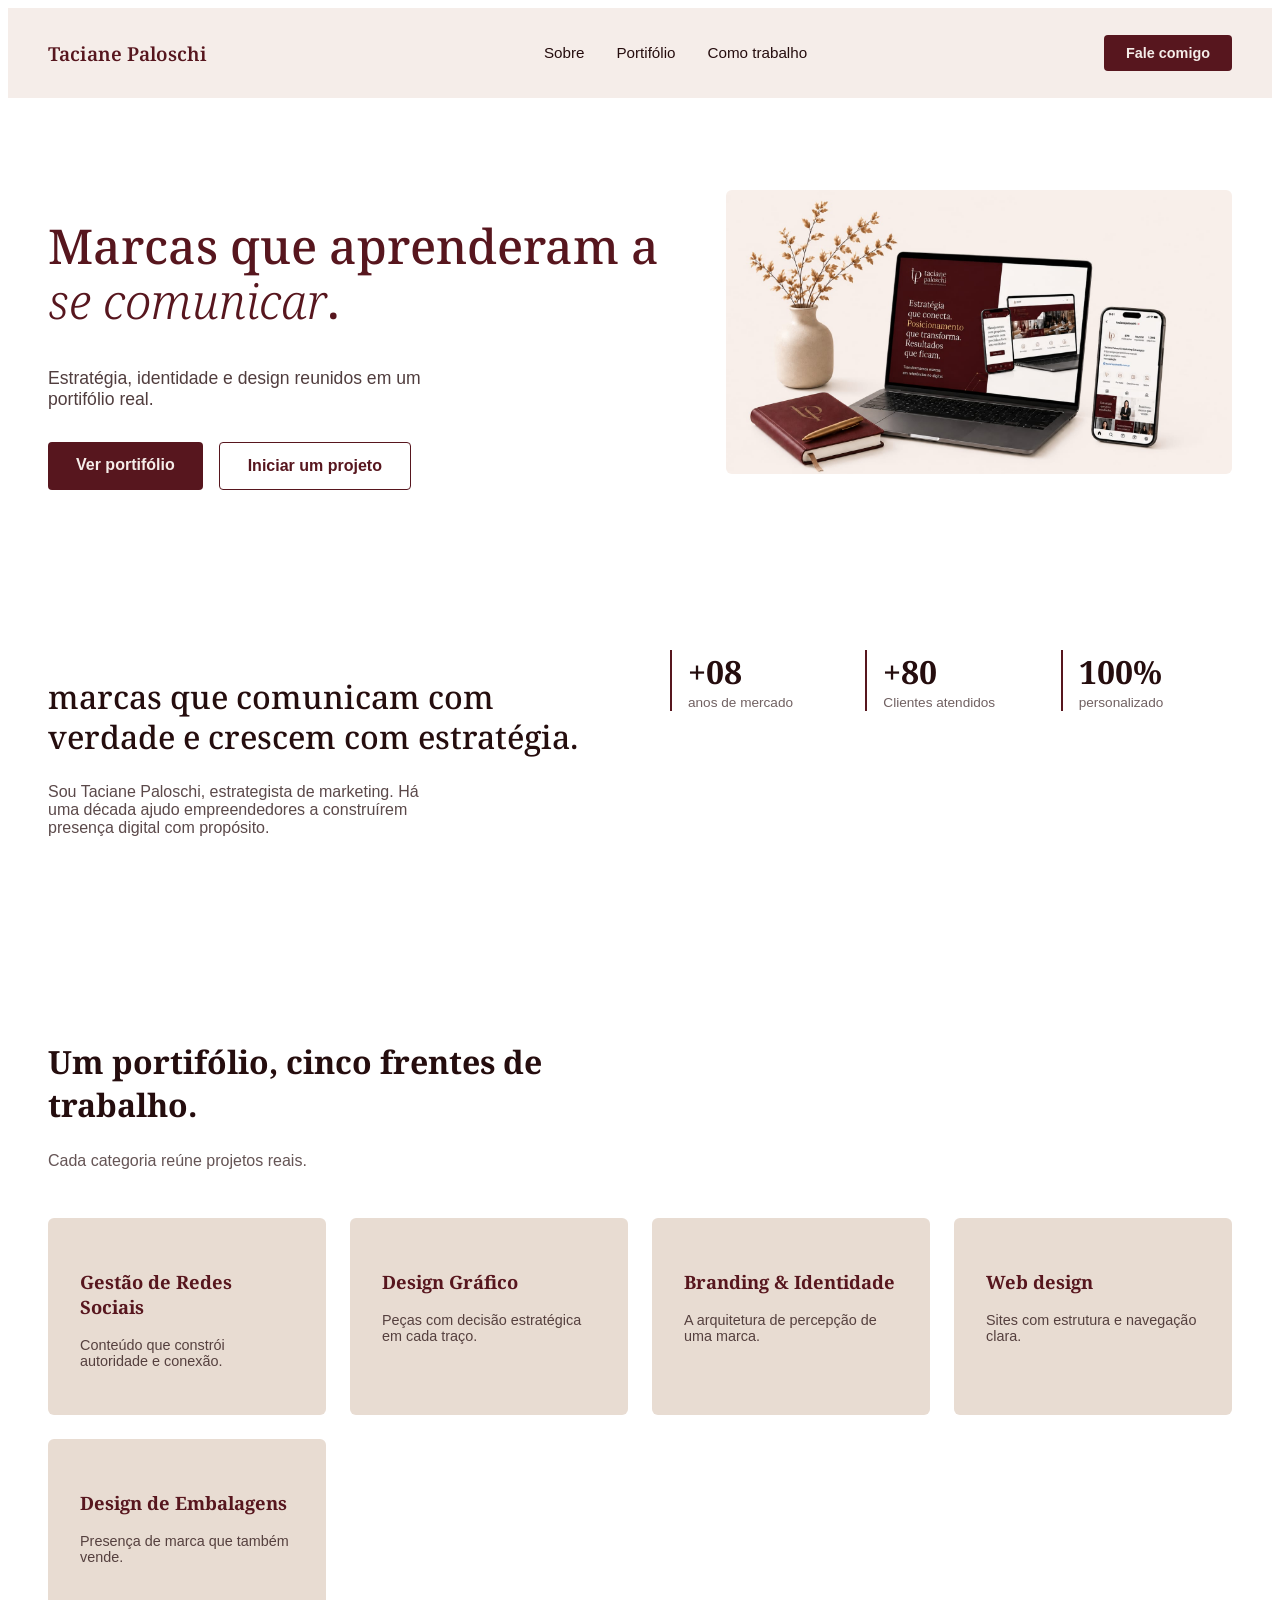
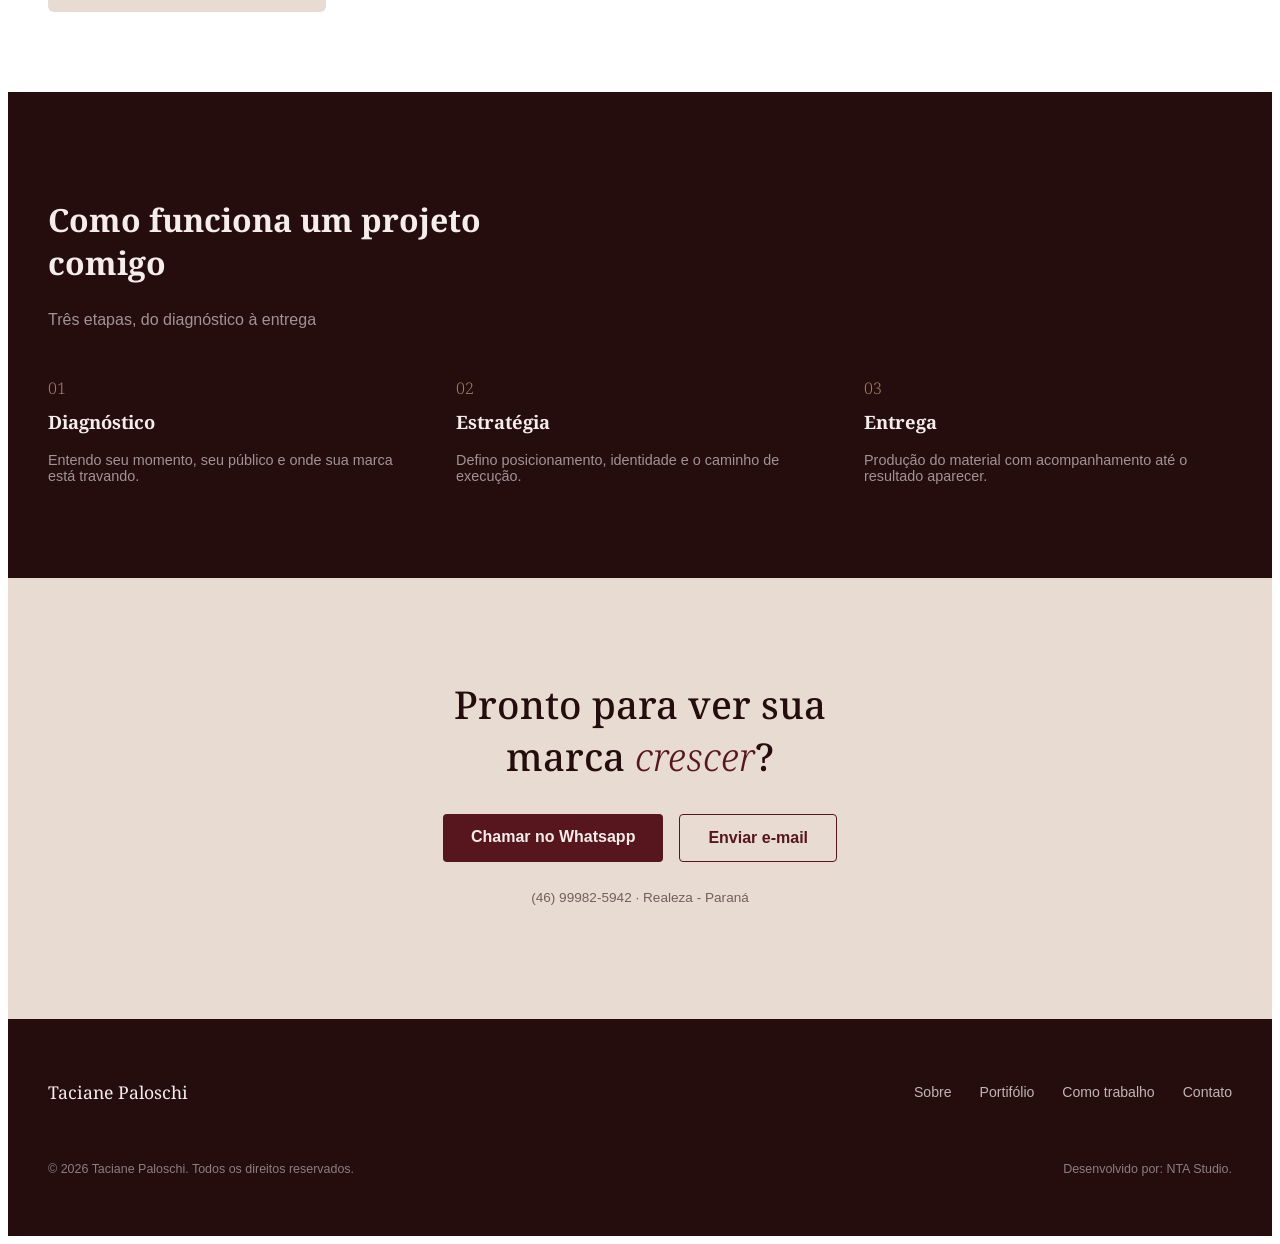
==== index.html @ 01de9e95 "primeira versão da landing page" ====
<!DOCTYPE html>
<html lang="pt-BR">
<head>
    <meta charset="UTF-8">
    <meta name="viewport" content="width=device-width, initial-scale=1.0">
    <title>Taciane Paloschi - Marketing Digital</title>


    <link rel="preconnect" href="https://fonts.googleapis.com">
    <link rel="preconnect" href="https://fonts.gstatic.com" crossorigin>
    <link href="https://fonts.googleapis.com/css2?family-Montserrat:wght@400;500;600;700&family=Noto+Serif:ital,wght@0,400;0,500;0,600;1,400&display=suap" rel="stylesheet">
    <link rel="stylesheet" href="style.css">


</head>

<body>


   <header class="site-header">
    <nav class="navbar">
        <a href="#" class="logo">Taciane Paloschi</a>

        <ul class="nav-links">
            <li><a href="#sobre">Sobre</a></li>
            <li><a href="#portifolio">Portifólio</a></li>
            <li><a href="#processo">Como trabalho</a></li>
        </ul>

        <a href="#contato" class="btn-nav">Fale comigo</a>
    </nav>
   </header> 


   <section class="hero">
    <div class="hero-text">
        <h1>Marcas que aprenderam a <em>se comunicar</em>.</h1>
        <p>Estratégia, identidade e design reunidos em um portifólio real.</p>
        <div class="hero-actions">
            <a href="#portfolio" class="btn-primary">Ver portifólio</a>
            <a href="#contato" class="btn-outline">Iniciar um projeto</a>
        </div>
    </div>

    <div class="hero-image">
        <img src="images/hero.jpeg" alt="Taciane Paloschi, estrategista de marketing">
    </div>
   </section>


   <section class="about" id="sobre">
    <div class="about-text">
        <h2>marcas que comunicam com verdade e crescem com estratégia.</h2>
        <p>Sou Taciane Paloschi, estrategista de marketing. Há uma década ajudo empreendedores a construírem presença digital com propósito.</p> 
    </div>

    <div class="stats">
        <div class="stat">
            <strong>+08</strong>
            <span>anos de mercado</span>
        </div>
        <div class="stat">
            <strong>+80</strong>
            <span>Clientes atendidos</span>
        </div>
        <div class="stat">
            <strong>100%</strong>
            <span>personalizado</span>
        </div>
    </div>
   </section>


   <section class="portfolio" id="portfolio">
    <div class="section-head">
        <h2>Um portifólio, cinco frentes de trabalho.</h2>
        <p>Cada categoria reúne projetos reais.</p>
    </div>

    <div class="portfolio-grid">
        <a href="#contato" class="p-card">
            <h3>Gestão de Redes Sociais</h3>
            <p>Conteúdo que constrói autoridade e conexão.</p>
        </a>
        <a href="#contato" class="p-card">
            <h3>Design Gráfico</h3>
            <p>Peças com decisão estratégica em cada traço.</p>
        </a>
        <a href="#contato" class="p-card">
            <h3>Branding &amp; Identidade</h3>
            <p>A arquitetura de percepção de uma marca.</p>
        </a>
        <a href="#contato" class="p-card">
            <h3>Web design</h3>
            <p>Sites com estrutura e navegação clara.</p>
        </a>
        <a href="#contato" class="p-card">
            <h3>Design de Embalagens</h3>
            <p>Presença de marca que também vende.</p>
        </a>
    </div>
   </section>


   <section class="process" id="processo">
    <div class="section-head">
        <h2>Como funciona um projeto comigo</h2>
        <p>Três etapas, do diagnóstico à entrega</p>
    </div>

    <div class="process-list">
        <div class="step">
            <span class="step-number">01</span>
            <h3>Diagnóstico</h3>
            <p>Entendo seu momento, seu público e onde sua marca está travando.</p>
        </div>
        <div class="step">
            <span class="step-number">02</span>
            <h3>Estratégia</h3>
            <p>Defino posicionamento, identidade e o caminho de execução.</p>
        </div>
        <div class="step">
            <span class="step-number">03</span>
            <h3>Entrega</h3>
            <p>Produção do material com acompanhamento até o resultado aparecer.</p>
        </div>
    </div>
   </section>


   <section class="cta-final" id="contato">
    <h2>Pronto para ver sua marca <em>crescer</em>?</h2>
    <div class="cta-actions">
        <a href="https://wa.me/46999825942" class="btn-primary" target="_blank" rel="noopener">Chamar no Whatsapp</a>
        <a href="mailto:tacianepaloschi@gmail.com" class="btn-outline">Enviar e-mail</a>
    </div>
    <p class="contact-info">(46) 99982-5942 · Realeza - Paraná</p>
   </section>

   <footer class="site-footer">
    <div class="footer-top">
        <a href="#" class="footer-logo">Taciane Paloschi</a>

        <ul class="footer-links">
            <li><a href="#sobre">Sobre</a></li>
            <li><a href="#portfolio">Portifólio</a></li>
            <li><a href="#processo">Como trabalho</a></li>
            <li><a href="#contato">Contato</a></li>
        </ul>
    </div>

    <div class="footer-bottom">
        <p class="footer-copy">&copy; 2026 Taciane Paloschi. Todos os direitos reservados.</p>
        <p class="footer-credit">Desenvolvido por: NTA Studio.</p>
    </div>
   </footer>
</body>
</html>
---- style.css ----
:root {
    --color-ink: #250d0e;
    --color-wine-dark: #44131b;
    --color-wine: #57161e;
    --color-charcoal: #3c3c3b;
    --color-tan: #9f7c64;
    --color-cream: #e8dcd2;
    --color-white: #f5ede9;
}


body {
    font-family: 'Montserrat', sans-serif;
    color: var(--color-ink);
}


/* ================== */
/* HEADER */
/* ================== */


.navbar {
    display: flex;
    align-items: center;
    justify-content: space-between;
    padding: 20px 40px;
    background-color: var(--color-white);
}


.nav-links {
    display: flex;
    gap: 32px;
    list-style: none;
}


.logo {
    font-family: 'Noto Serif', serif;
    font-size: 1.2rem;
    font-weight: 600;
    color: var(--color-wine);
    text-decoration: none;
}


.nav-links a {
    font-size: 0.95rem;
    text-decoration: none;
    color: var(--color-ink);
}


.nav-links a:visited {
    color: var(--color-ink);
}


.btn-nav {
    background-color: var(--color-wine);
    color: var(--color-white);
    padding: 10px 22px;
    border-radius: 4px;
    text-decoration: none;
    font-weight: 600;
    font-size: 0.9rem;
    transition: background-color 0.2s ease;
}


.btn-nav:hover {
    background-color: var(--color-wine-dark);
}


/* ================== */
/* HERO */
/* ================== */


.hero {
    display: grid;
    grid-template-columns: 1.1fr 0.9fr;
    gap: 60px;
    align-items: center;
    padding: 80px 40px;
    max-width: 1200px;
    margin: 0 auto;
}


.hero-image img {
    width: 100%;
    border-radius: 6px;
}


.hero-text h1 {
    font-family: 'Noto Serif', serif;
    font-size: 3rem;
    font-weight: 500;
    line-height: 1.15;
    color: var(--color-wine);
}


.hero-text h1 em {
    font-style: italic;
    font-weight: 300;
    color: var(--color-wine);
}


.hero-text p {
    font-size: 1.1rem;
    opacity: 0.8;
    margin-top: 20px;
    max-width: 40ch;
}


.hero-actions {
    display: flex;
    gap: 16px;
    margin-top: 32px;
}


.btn-primary {
    background-color: var(--color-wine);
    color: var(--color-white);
    padding: 14px 28px;
    border-radius: 4px;
    text-decoration: none;
    font-weight: 600;
}


.btn-outline {
    border: 1.5px solid var(--color-wine);
    color: var(--color-wine);
    padding: 14px 28px;
    border-radius: 4px;
    text-decoration: none;
    font-weight: 600;
}


/* ================== */
/* SOBRE */
/* ================== */


.about {
    display: grid;
    grid-template-columns: 1fr 1fr;
    gap: 60px;
    padding: 80px 40px;
    max-width: 1200px;
    margin: 0 auto;
    align-items: start;
}


.about-text h2 {
    font-family: 'Noto Serif', serif;
    font-size: 2rem;
    font-weight: 500;
    color: var(--color-ink);
    line-height: 1.25;
}


.about-text p {
    margin-top: 20px;
    opacity: 0.75;
    max-width: 42ch;
}


.stats {
    display: grid;
    grid-template-columns: repeat(3, 1fr);
    gap: 24px;
}


.stat {
    border-left: 2px solid var(--color-wine);
    padding-left: 16px;
}


.stat strong {
    display: block;
    font-family: 'Noto Serif', serif;
    font-size: 2rem;
    color: var(--color-ink);
}


.stat span {
    font-size: 0.85rem;
    opacity: 0.65;
}


/* ================== */
/* PORTIFÓLIO */
/* ================== */


.portfolio {
    padding: 80px 40px;
    max-width: 1200px;
    margin: 0 auto;
}


.section-head {
    max-width: 500px;
    margin-bottom: 48px;
}


.section-head h2 {
    font-family: 'Noto Serif', serif;
    font-size: 2rem;
    color: var(--color-ink);
}


.section-head p {
    margin-top: 12px;
    opacity: 0.7;
}


.portfolio-grid {
    display: grid;
    grid-template-columns: repeat(auto-fit, minmax(260px, 1fr));
    gap: 24px;
}


.p-card {
    background-color: var(--color-cream);
    padding: 32px;
    border-radius: 6px;
    text-decoration: none;
    color: var(--color-ink);
    transition: transform 0.2s ease;
}


.p-card:hover {
    transform: translateY(-4px);
}


.p-card h3 {
    font-family: 'Noto Serif', serif;
    font-size: 1.15rem;
    color: var(--color-wine);
}


.p-card p {
    margin-top: 8px;
    font-size: 0.9rem;
    opacity: 0.75;
}


/* ================== */
/* PROCESSO */
/* ================== */

.process {
    background-color: var(--color-ink);
    padding: 80px 40px;
}


.process .section-head h2,
.process .section-head p {
    color: var(--color-white);
}


.process .section-head p {
    opacity: 0.6;
}


.process-list {
    display: grid;
    grid-template-columns: repeat(auto-fit, minmax(240px, 1fr));
    gap: 40px;
    max-width: 1200px;
    margin: 40px auto 0;
}


.step-number {
    font-family: 'Noto Serif', serif;
    font-size: 2,2rem;
    font-weight: 300;
    color: var(--color-tan);
}


.step h3 {
    font-family: 'Noto Serif', serif;
    font-size: 1.15rem;
    color: var(--color-white);
    margin-top: 10px;
}


.step p {
    font-size: 0.9rem;
    color: var(--color-white);
    opacity: 0.6;
    margin-top: 10px;
}


/* ================== */
/* CTA FINAL */
/* ================== */


.cta-final {
    text-align: center;
    padding: 100px 40px;
    background-color: var(--color-cream);
}


.cta-final h2 {
    font-family: 'Noto Serif', serif;
    font-size: 2.4rem;
    font-weight: 500;
    color: var(--color-ink);
    max-width: 18ch;
    margin: 0 auto;
}


.cta-final h2 em {
    font-style: italic;
    font-weight: 300;
    color: var(--color-wine);
}


.cta-actions {
    display: flex;
    gap: 16px;
    justify-content: center;
    margin-top: 32px;
}


.contact-info {
    margin-top: 28px;
    font-size: 0.85rem;
    opacity: 0.6;
}


/* ================== */
/* FOOTER */
/* ================== */

.site-footer {
    background-color: var(--color-ink);
    padding: 48px 40px;
}


.footer-top {
    display: flex;
    justify-content: space-between;
    align-items: center;
    max-width: 1200px;
    margin: 0 auto;
}


.footer-logo {
    font-family: 'Noto Serif', serif;
    font-size: 1.1rem;
    color: var(--color-white);
    text-decoration: none;
}


.footer-links {
    display: flex;
    gap: 28px;
    list-style: none;
}


.footer-links a {
    color: var(--color-white);
    text-decoration: none;
    font-size: 0.88rem;
    opacity: 0.75;
}


.footer-links a:visited {
    color: var(--color-white);
}


.footer-bottom {
    display: flex;
    justify-content: space-between;
    align-items: center;
    max-width: 1200px;
    margin: 32px auto 0;
}


.footer-copy,
.footer-credit {
    font-size: 0.78rem;
    color: var(--color-white);
    opacity: 0.5;
}
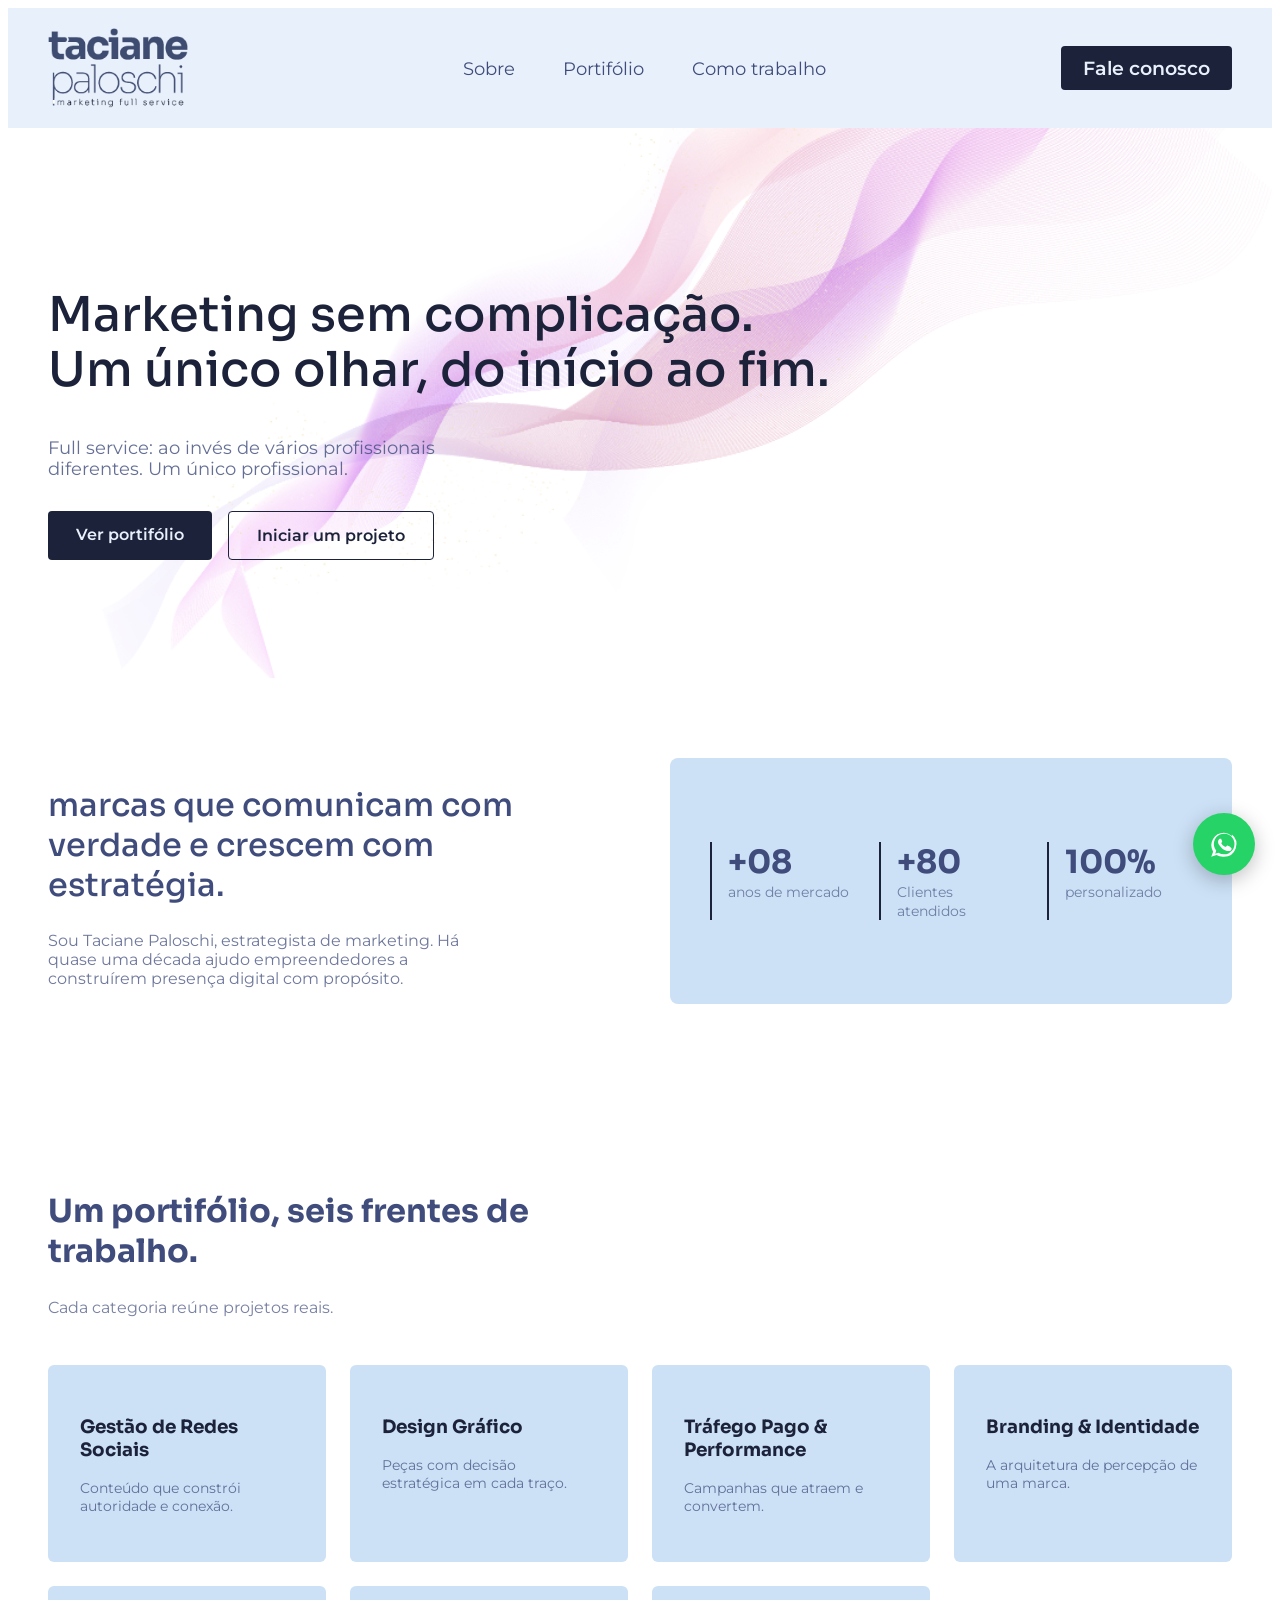
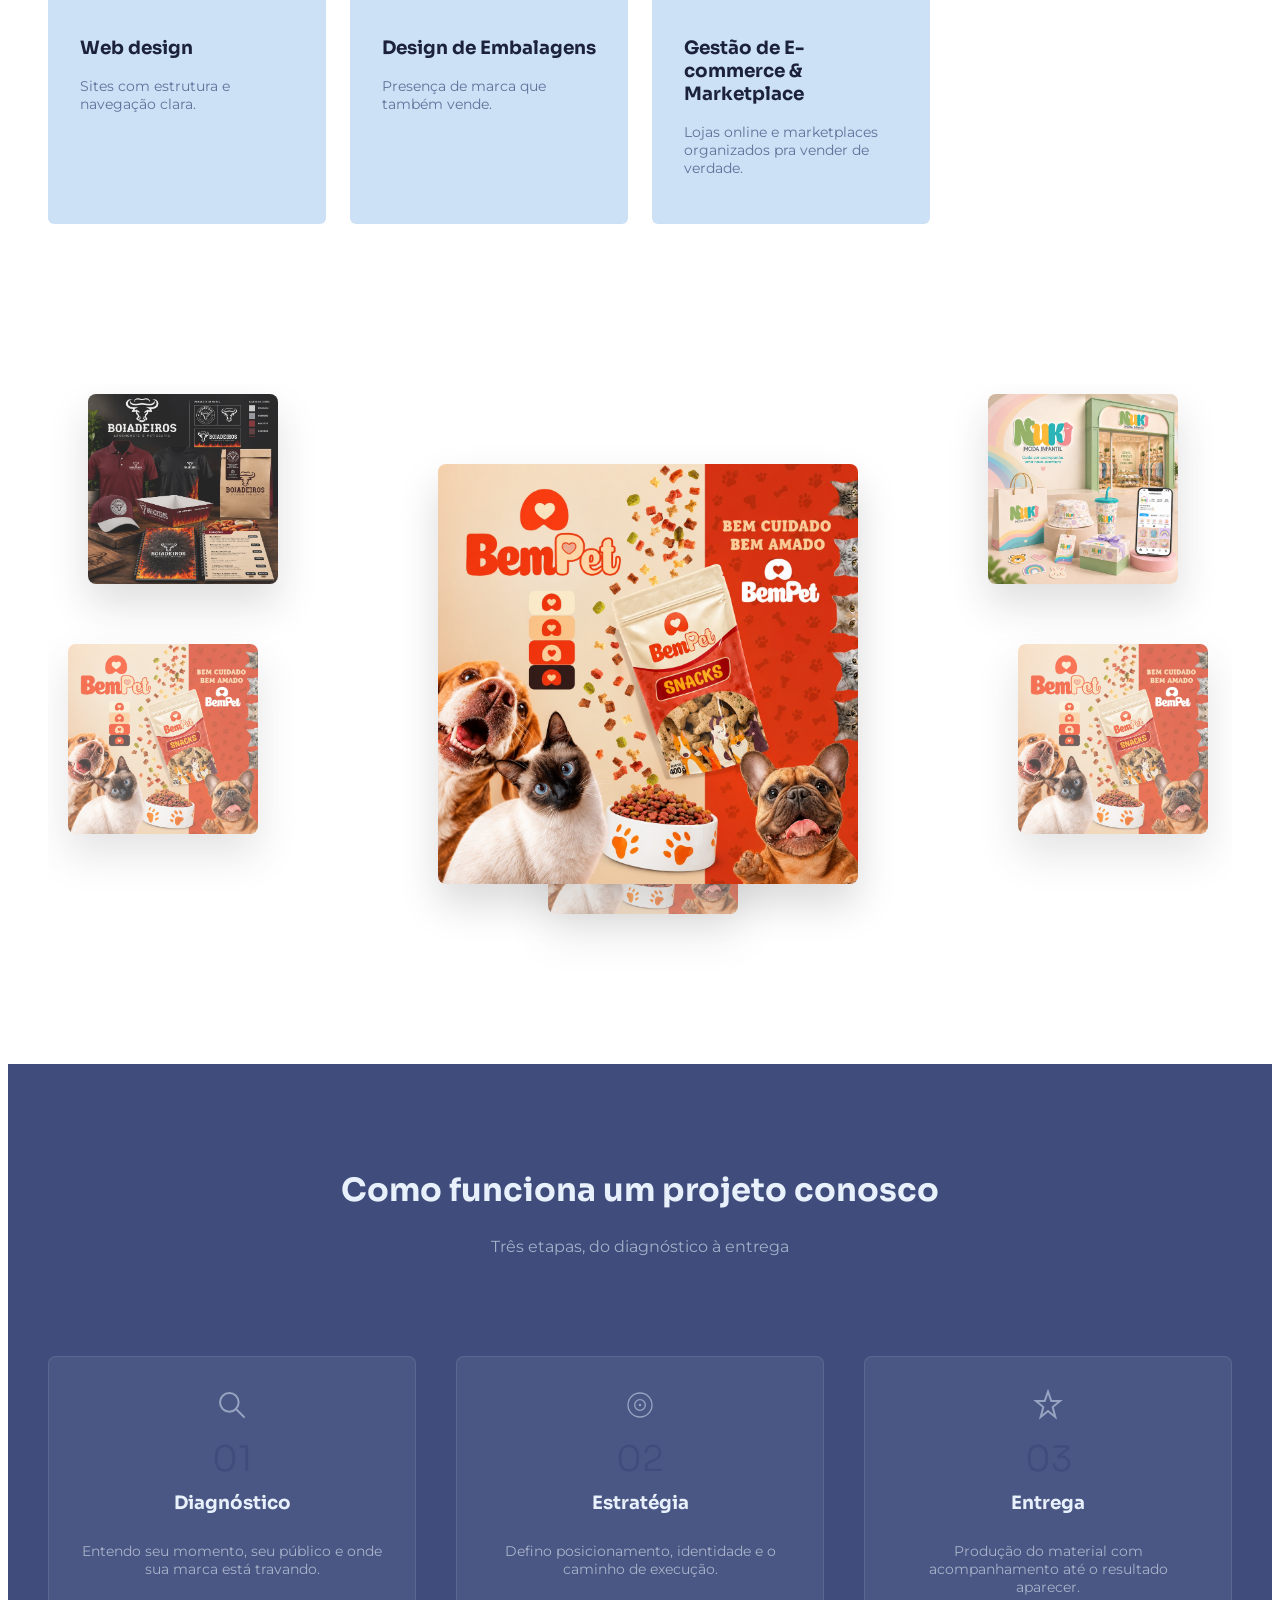
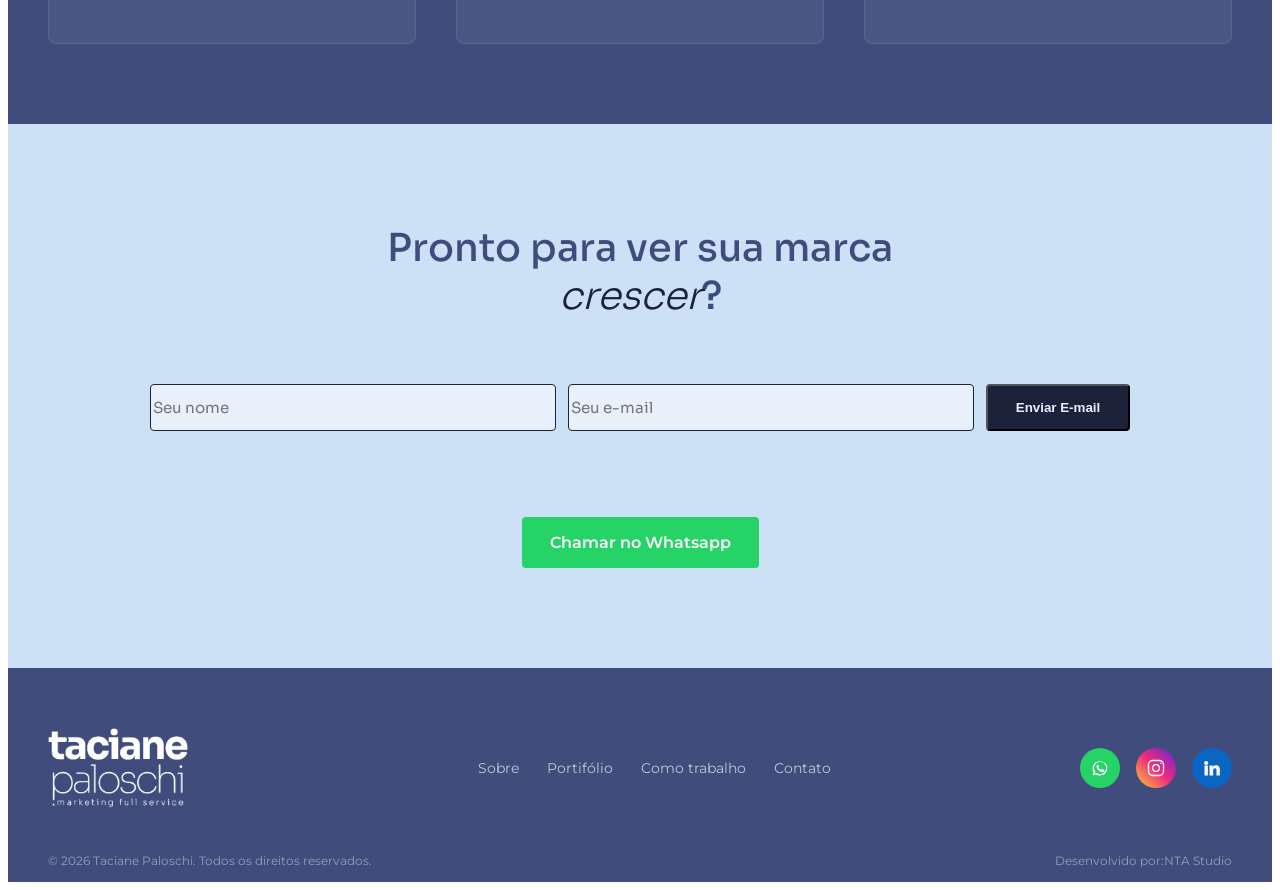
==== commit 282ff4b7: "Segunda versão da landing page" ====
--- a/index.html
+++ b/index.html
@@ -8,18 +8,32 @@
 
     <link rel="preconnect" href="https://fonts.googleapis.com">
     <link rel="preconnect" href="https://fonts.gstatic.com" crossorigin>
-    <link href="https://fonts.googleapis.com/css2?family-Montserrat:wght@400;500;600;700&family=Noto+Serif:ital,wght@0,400;0,500;0,600;1,400&display=suap" rel="stylesheet">
+    <link href="https://fonts.googleapis.com/css2?family=Montserrat:wght@400;500;600;700&family=Sora:wght@300;400;500;600&display=swap" rel="stylesheet">
     <link rel="stylesheet" href="style.css">
 
 
 </head>
+
+<a href="http://wa.me/46999825942" class="whatsapp-flutuante" target="_blank" rel="noopener noreferrer" aria-label="Falar pelo Whatsapp">
+    <svg viewBox="0 0 24 24" fill="currentColor" aria-hidden="true">
+        <path d="M17.6 6.3A8.9 8.9 0 0 0 12 4a8.9 8.9 0 0 0-7.7 13.4L3 21l3.7-1.2A8.9 8.9 0 0 0 12 21a8.9 8.9 0 0 0 5.6-15.7zM12 19.3a7.3 7.3 0 0 1-3.7-1l-.3-.2-2.2.7.7-2.1-.2-.3A7.3 7.3 0 1 1 12 19.3zm4-5.5c-.2-.1-1.3-.6-1.5-.7-.2-.1-.3-.1-.5.1-.1.2-.5.7-.6.8-.1.1-.2.1-.4 0-.2-.1-.9-.3-1.7-1a6.3 6.3 0 0 1-1.2-1.5c-.1-.2 0-.3.1-.4l.3-.4.2-.3v-.3l-.6-1.5c-.2-.4-.3-.3-.5-.3h-.4c-.1 0-.4 0-.6.3-.2.2-.8.8-.8 1.9s.9 2.2 1 2.3c.1.2 1.7 2.6 4 3.6.6.2 1 .4 1.4.5.6.2 1.1.1 1.5.1.5-.1 1.3-.5 1.5-1 .2-.5.2-.9.1-1z"></path>
+    </svg>
+</a>
 
 <body>
 
 
    <header class="site-header">
     <nav class="navbar">
-        <a href="#" class="logo">Taciane Paloschi</a>
+        <img src="images/logo.png" alt="Taciane Paloschi" class="logo">
+
+        <button class="menu-toggle" id="menuToggle" aria-label="Abrir Menu">
+            <svg viewBox="0 0 24 24" fill="none" stroke="currentColor" stroke-width="2" stroke-linecap="round">
+                <line x1="3" y1="6" x2="21" y2="6"></line>
+                <line x1="3" y1="12" x2="21" y2="12"></line>
+                <line x1="3" y1="18" x2="21" y2="18"></line>
+            </svg>
+        </button>
 
         <ul class="nav-links">
             <li><a href="#sobre">Sobre</a></li>
@@ -27,23 +41,21 @@
             <li><a href="#processo">Como trabalho</a></li>
         </ul>
 
-        <a href="#contato" class="btn-nav">Fale comigo</a>
+        <a href="#contato" class="btn-nav">Fale conosco</a>
     </nav>
    </header> 
 
 
    <section class="hero">
-    <div class="hero-text">
-        <h1>Marcas que aprenderam a <em>se comunicar</em>.</h1>
-        <p>Estratégia, identidade e design reunidos em um portifólio real.</p>
+    <div class="hero-content">
+     <div class="hero-text">
+        <h1>Marketing sem complicação. <br>Um único olhar, do início ao fim.</h1>
+        <p>Full service: ao invés de vários profissionais diferentes. Um único profissional.</p>
         <div class="hero-actions">
             <a href="#portfolio" class="btn-primary">Ver portifólio</a>
             <a href="#contato" class="btn-outline">Iniciar um projeto</a>
         </div>
-    </div>
-
-    <div class="hero-image">
-        <img src="images/hero.jpeg" alt="Taciane Paloschi, estrategista de marketing">
+     </div>
     </div>
    </section>
 
@@ -51,21 +63,24 @@
    <section class="about" id="sobre">
     <div class="about-text">
         <h2>marcas que comunicam com verdade e crescem com estratégia.</h2>
-        <p>Sou Taciane Paloschi, estrategista de marketing. Há uma década ajudo empreendedores a construírem presença digital com propósito.</p> 
-    </div>
-
-    <div class="stats">
-        <div class="stat">
-            <strong>+08</strong>
-            <span>anos de mercado</span>
-        </div>
-        <div class="stat">
-            <strong>+80</strong>
-            <span>Clientes atendidos</span>
-        </div>
-        <div class="stat">
-            <strong>100%</strong>
-            <span>personalizado</span>
+        <p>Sou Taciane Paloschi, estrategista de marketing. Há quase uma década ajudo empreendedores a construírem presença digital com propósito.</p> 
+    </div>
+
+
+    <div class="stats-panel">
+        <div class="stats">
+            <div class="stat">
+                <strong class="stat-number" data-target="8" data-prefix="+" data-pad="2">+00</strong>
+                <span>anos de mercado</span>
+            </div>
+            <div class="stat">
+                <strong class="stat-number" data-target="80" data-prefix="+" data-pad="2">+00</strong>
+                <span>Clientes atendidos</span>
+            </div>
+            <div class="stat">
+                <strong class="stat-number" data-target="100" data-suffix="%">0%</strong>
+                <span>personalizado</span>
+            </div>
         </div>
     </div>
    </section>
@@ -73,7 +88,7 @@
 
    <section class="portfolio" id="portfolio">
     <div class="section-head">
-        <h2>Um portifólio, cinco frentes de trabalho.</h2>
+        <h2>Um portifólio, seis frentes de trabalho.</h2>
         <p>Cada categoria reúne projetos reais.</p>
     </div>
 
@@ -87,6 +102,10 @@
             <p>Peças com decisão estratégica em cada traço.</p>
         </a>
         <a href="#contato" class="p-card">
+            <h3>Tráfego Pago &amp; Performance</h3>
+            <p>Campanhas que atraem e convertem.</p>
+        </a>
+        <a href="#contato" class="p-card">
             <h3>Branding &amp; Identidade</h3>
             <p>A arquitetura de percepção de uma marca.</p>
         </a>
@@ -98,28 +117,57 @@
             <h3>Design de Embalagens</h3>
             <p>Presença de marca que também vende.</p>
         </a>
+        <a href="#contato" class="p-card">
+            <h3>Gestão de E-commerce & Marketplace</h3>
+            <p>Lojas online e marketplaces organizados pra vender de verdade.</p>
+        </a>
+    </div>
+   </section>
+
+
+   <section class="mosaic-section" id="mosaico">
+    <div class="mosaic">
+        <img src="images/mosaico-1.jpeg" class="mosaic-item" alt="projeto de branding">
+        <img src="images/mosaico-2.jpeg" class="mosaic-item" alt="projeto de redes sociais">
+        <img src="images/mosaico-3.jpeg" class="mosaic-item" alt="projeto de web design">
+        <img src="images/mosaico-4.jpeg" class="mosaic-item" alt="projeto de embalagem">
+        <img src="images/mosaico-5.jpeg" class="mosaic-item" alt="projeto de design gráfico">
+        <img src="images/mosaico-6.jpeg" class="mosaic-item" alt="projeto de e-commerce">
     </div>
    </section>
 
 
    <section class="process" id="processo">
     <div class="section-head">
-        <h2>Como funciona um projeto comigo</h2>
+        <h2>Como funciona um projeto conosco</h2>
         <p>Três etapas, do diagnóstico à entrega</p>
     </div>
+
 
     <div class="process-list">
         <div class="step">
+            <svg class="step-icon" viewBox="0 0 24 24" fill="none" stroke="currentColor" stroke-width="1.5" stroke-linecap="round">
+                <circle cx="10" cy="10" r="7"></circle>
+                <line x1="21" y1="21" x2="15" y2="15"></line>
+            </svg>
             <span class="step-number">01</span>
             <h3>Diagnóstico</h3>
             <p>Entendo seu momento, seu público e onde sua marca está travando.</p>
         </div>
         <div class="step">
+            <svg class="step-icon" viewBox="0 0 24 24" fill="none" stroke="currentColor" stroke=-width=1.5>
+                <circle cx="12" cy="12" r="9"></circle>
+                <circle cx="12" cy="12" r="4"></circle>
+                <circle cx="12" cy="12" r="0.5" fill="currentColor"></circle>
+            </svg>
             <span class="step-number">02</span>
             <h3>Estratégia</h3>
             <p>Defino posicionamento, identidade e o caminho de execução.</p>
         </div>
         <div class="step">
+            <svg class="step-icon" viewBox="0 0 24 24" fill="none" stroke="currentColor" stroke-width="1.5">
+                <path d="M12 2l2.5 7H21l-5.5 4.5L17.5 21 12 16.5 6.5 21l2-7.5L3 9h6.5z"></path>
+            </svg>
             <span class="step-number">03</span>
             <h3>Entrega</h3>
             <p>Produção do material com acompanhamento até o resultado aparecer.</p>
@@ -130,16 +178,29 @@
 
    <section class="cta-final" id="contato">
     <h2>Pronto para ver sua marca <em>crescer</em>?</h2>
+
     <div class="cta-actions">
-        <a href="https://wa.me/46999825942" class="btn-primary" target="_blank" rel="noopener">Chamar no Whatsapp</a>
-        <a href="mailto:tacianepaloschi@gmail.com" class="btn-outline">Enviar e-mail</a>
-    </div>
-    <p class="contact-info">(46) 99982-5942 · Realeza - Paraná</p>
+       <form class="newsletter-form" id="newsletterForm">
+        <div class="form-row">
+            <label for="nome" class="sr-only">Nome</label>
+            <input type="text" id="nome" name="nome" placeholder="Seu nome" required>
+
+            <label for="email" class="sr-only">E-mail</label>
+            <input type="email" id="email" name="email" placeholder="Seu e-mail" required>
+
+            <button type="submit" class="btn-primary">Enviar E-mail</button>
+        </div>
+       </form>
+
+       <div class="whatsapp-row">
+        <a href="https://wa.me/46999825942" class="btn-whatsapp" target="_blank" rel="noopener">Chamar no Whatsapp</a>
+       </div>
+    </div>
    </section>
 
    <footer class="site-footer">
     <div class="footer-top">
-        <a href="#" class="footer-logo">Taciane Paloschi</a>
+        <img src="images/logo-footer.png" alt="Taciane Paloschi" class="footer-logo">
 
         <ul class="footer-links">
             <li><a href="#sobre">Sobre</a></li>
@@ -147,12 +208,35 @@
             <li><a href="#processo">Como trabalho</a></li>
             <li><a href="#contato">Contato</a></li>
         </ul>
+
+        <div class="social-icons">
+            <a href="https://wa.me/46999825942" class="social-icon whatsapp" target="_blank" rel="noopener" aria-label="whatsapp">
+                <svg viewBox="0 0 24 24" fill="currentColor">
+                    <path d="M17.6 6.3A8.9 8.9 0 0 0 12 4a8.9 8.9 0 0 0-7.7 13.4L3 21l3.7-1.2A8.9 8.9 0 0 0 12 21a8.9 8.9 0 0 0 5.6-15.7zM12 19.3a7.3 7.3 0 0 1-3.7-1l-.3-.2-2.2.7.7-2.1-.2-.3A7.3 7.3 0 1 1 12 19.3zm4-5.5c-.2-.1-1.3-.6-1.5-.7-.2-.1-.3-.1-.5.1-.1.2-.5.7-.6.8-.1.1-.2.1-.4 0-.2-.1-.9-.3-1.7-1a6.3 6.3 0 0 1-1.2-1.5c-.1-.2 0-.3.1-.4l.3-.4.2-.3v-.3l-.6-1.5c-.2-.4-.3-.3-.5-.3h-.4c-.1 0-.4 0-.6.3-.2.2-.8.8-.8 1.9s.9 2.2 1 2.3c.1.2 1.7 2.6 4 3.6.6.2 1 .4 1.4.5.6.2 1.1.1 1.5.1.5-.1 1.3-.5 1.5-1 .2-.5.2-.9.1-1z"></path>
+                </svg>
+            </a>
+
+            <a href="https://www.instagram.com/tpagenciamarketing/" class="social-icon instagram" target="_blank" rel="noopener" aria-label="Instagram">
+                <svg viewBox="0 0 24 24" fill="none" stroke="currentColor" stroke-width="1.6">
+                    <rect x="3" y="3" width="18" height="18" rx="5"></rect>
+                    <circle cx="12" cy="12" r="4"></circle>
+                    <circle cx="17.5" cy="6.5" r="0.9" fill="currentColor" stroke="none"></circle>
+                </svg>
+            </a>
+            <a href="https://www.instagram.com/tpagenciamarketing/" class="social-icon linkedin" target="_blank" rel="noopener" aria-label="Linkedin">
+                <svg viewBox="0 0 24 24" fill="currentColor">
+                    <path d="M4.98 3.5a2.5 2.5 0 1 1 0 5 2.5 2.5 0 0 1 0-5zM3 9h4v12H3zM9 9h3.8v1.7h.05c.53-1 1.83-2 3.77-2 4.03 0 4.78 2.66 4.78 6.1V21h-4v-5.6c0-1.34-.02-3.05-1.86-3.05-1.87 0-2.16 1.46-2.16 2.96V21H9z"></path>
+                </svg>
+            </a>
+        </div>
     </div>
 
     <div class="footer-bottom">
         <p class="footer-copy">&copy; 2026 Taciane Paloschi. Todos os direitos reservados.</p>
-        <p class="footer-credit">Desenvolvido por: NTA Studio.</p>
+        <p class="footer-credit">Desenvolvido por:<a href="https://www.instagram.com/neumann_ademir/" target="_blank" rel="noopener noreferrer">NTA Studio</a></p>
     </div>
    </footer>
+
+   <script src="script.js"></script>
 </body>
 </html>
--- a/style.css
+++ b/style.css
@@ -1,17 +1,15 @@
 :root {
-    --color-ink: #250d0e;
-    --color-wine-dark: #44131b;
-    --color-wine: #57161e;
-    --color-charcoal: #3c3c3b;
-    --color-tan: #9f7c64;
-    --color-cream: #e8dcd2;
-    --color-white: #f5ede9;
+    --color-dark: #3f4c7c;
+    --color-primary-hover: #97a3c1;
+    --color-primary: #1b223a;
+    --color-surface: #cce1f6;
+    --color-light: #e8f1fb;
 }
 
 
 body {
     font-family: 'Montserrat', sans-serif;
-    color: var(--color-ink);
+    color: var(--color-dark);
 }
 
 
@@ -21,56 +19,89 @@
 
 
 .navbar {
+    position: relative;
     display: flex;
     align-items: center;
     justify-content: space-between;
     padding: 20px 40px;
-    background-color: var(--color-white);
+    background-color: var(--color-light);
 }
 
 
 .nav-links {
     display: flex;
-    gap: 32px;
+    gap: 48px;
     list-style: none;
 }
 
 
 .logo {
-    font-family: 'Noto Serif', serif;
-    font-size: 1.2rem;
-    font-weight: 600;
-    color: var(--color-wine);
+    width: 140px;
+    height: auto;
+}
+
+
+.nav-links a {
+    font-size: 1.1rem;
     text-decoration: none;
-}
-
-
-.nav-links a {
-    font-size: 0.95rem;
-    text-decoration: none;
-    color: var(--color-ink);
+    color: var(--color-dark);
 }
 
 
 .nav-links a:visited {
-    color: var(--color-ink);
+    color: var(--color-dark);
 }
 
 
 .btn-nav {
-    background-color: var(--color-wine);
-    color: var(--color-white);
+    background-color: var(--color-primary);
+    color: var(--color-light);
     padding: 10px 22px;
     border-radius: 4px;
     text-decoration: none;
     font-weight: 600;
-    font-size: 0.9rem;
+    font-size: 1.2rem;
     transition: background-color 0.2s ease;
 }
 
 
 .btn-nav:hover {
-    background-color: var(--color-wine-dark);
+    background-color: var(--color-primary-hover);
+}
+
+
+.menu-toggle {
+    display: none;
+    background: none;
+    border: none;
+    cursor: pointer;
+    color: var(--color-dark);
+    width: 32px;
+    height: 32px;
+}
+
+
+@media (max-width: 768px) {
+    .menu-toggle {
+        display: block;
+    }
+
+    .nav-links {
+        display: none;
+        position: absolute;
+        top: 100%;
+        left: 0;
+        width: 100%;
+        flex-direction: column;
+        background-color: var(--color-light);
+        padding: 20px 40px;
+        gap: 20px;
+    }
+
+
+    .nav-links.open {
+        display: flex;
+    }
 }
 
 
@@ -80,35 +111,37 @@
 
 
 .hero {
-    display: grid;
-    grid-template-columns: 1.1fr 0.9fr;
-    gap: 60px;
+    background-image: url('images/hero.png');
+    background-size: cover;
+    background-position: center;
+    background-repeat: no-repeat;
+    min-height: 50ch;
+    display: flex;
     align-items: center;
-    padding: 80px 40px;
+}
+
+
+.hero-content {
+    width: 100%;
     max-width: 1200px;
     margin: 0 auto;
-}
-
-
-.hero-image img {
-    width: 100%;
-    border-radius: 6px;
+    padding: 0 40px;
 }
 
 
 .hero-text h1 {
-    font-family: 'Noto Serif', serif;
+    font-family: 'Sora';
     font-size: 3rem;
     font-weight: 500;
     line-height: 1.15;
-    color: var(--color-wine);
+    color: var(--color-primary);
 }
 
 
 .hero-text h1 em {
     font-style: italic;
     font-weight: 300;
-    color: var(--color-wine);
+    color: var(--color-primary);
 }
 
 
@@ -128,8 +161,8 @@
 
 
 .btn-primary {
-    background-color: var(--color-wine);
-    color: var(--color-white);
+    background-color: var(--color-primary);
+    color: var(--color-light);
     padding: 14px 28px;
     border-radius: 4px;
     text-decoration: none;
@@ -138,8 +171,8 @@
 
 
 .btn-outline {
-    border: 1.5px solid var(--color-wine);
-    color: var(--color-wine);
+    border: 1.5px solid var(--color-primary);
+    color: var(--color-primary);
     padding: 14px 28px;
     border-radius: 4px;
     text-decoration: none;
@@ -159,15 +192,24 @@
     padding: 80px 40px;
     max-width: 1200px;
     margin: 0 auto;
-    align-items: start;
+    align-items: stretch;
+}
+
+
+.stats-panel {
+    background-color: var(--color-surface);
+    border-radius: 8px;
+    padding: 40px;
+    display: flex;
+    align-items: center;
 }
 
 
 .about-text h2 {
-    font-family: 'Noto Serif', serif;
+    font-family: 'Sora';
     font-size: 2rem;
     font-weight: 500;
-    color: var(--color-ink);
+    color: var(--color-dark);
     line-height: 1.25;
 }
 
@@ -183,20 +225,21 @@
     display: grid;
     grid-template-columns: repeat(3, 1fr);
     gap: 24px;
+    width: 100%;
 }
 
 
 .stat {
-    border-left: 2px solid var(--color-wine);
+    border-left: 2px solid var(--color-primary);
     padding-left: 16px;
 }
 
 
 .stat strong {
     display: block;
-    font-family: 'Noto Serif', serif;
+    font-family: 'Sora';
     font-size: 2rem;
-    color: var(--color-ink);
+    color: var(--color-dark);
 }
 
 
@@ -225,9 +268,9 @@
 
 
 .section-head h2 {
-    font-family: 'Noto Serif', serif;
+    font-family: 'Sora';
     font-size: 2rem;
-    color: var(--color-ink);
+    color: var(--color-dark);
 }
 
 
@@ -245,11 +288,11 @@
 
 
 .p-card {
-    background-color: var(--color-cream);
+    background-color: var(--color-surface);
     padding: 32px;
     border-radius: 6px;
     text-decoration: none;
-    color: var(--color-ink);
+    color: var(--color-dark);
     transition: transform 0.2s ease;
 }
 
@@ -260,9 +303,9 @@
 
 
 .p-card h3 {
-    font-family: 'Noto Serif', serif;
+    font-family: 'Sora';
     font-size: 1.15rem;
-    color: var(--color-wine);
+    color: var(--color-primary);
 }
 
 
@@ -274,18 +317,115 @@
 
 
 /* ================== */
+/* MOSAICO */
+/* ================== */
+
+
+.mosaic-section {
+    padding: 80px 40px;
+    max-width: 1200px;
+    margin: 0 auto;
+}
+
+
+.mosaic {
+    position: relative;
+    height: 600px;
+    overflow: hidden;
+}
+
+
+.mosaic-item {
+    position: absolute;
+    border-radius: 8px;
+    box-shadow: 0 20px 40px rgba(0, 0, 0, 0.15);
+    object-fit: cover;
+    transition: all 0.9s ease;
+}
+
+
+/* Posição principal: centro, grande, na frente */
+.pos-0 {
+    width: 420px;
+    height: 420px;
+    top: 80px;
+    left: 390px;
+    z-index: 5;
+    opacity: 1;
+}
+
+
+/* Posições secundárias: menores, ao redor, atrás */
+.pos-1 {
+    width: 190px;
+    height: 190px;
+    top: 10px;
+    left: 40px;
+    z-index: 3;
+    opacity: 0.85;
+}
+
+
+.pos-2 {
+    width: 190px;
+    height: 190px;
+    top: 10px;
+    left: 940px;
+    z-index: 3;
+    opacity: 0.85;
+}
+
+
+.pos-3 {
+    width: 190px;
+    height: 190px;
+    top: 260px;
+    left: 20px;
+    z-index: 2;
+    opacity: 0.7;
+}
+
+
+.pos-4 {
+    width: 190px;
+    height: 190px;
+    top: 260px;
+    left: 970px;
+    z-index: 2;
+    opacity: 0.7;
+}
+
+
+.pos-5 {
+    width: 190px;
+    height: 190px;
+    top: 340px;
+    left: 500px;
+    z-index: 1;
+    opacity: 0.6;
+}
+
+
+/* ================== */
 /* PROCESSO */
 /* ================== */
 
 .process {
-    background-color: var(--color-ink);
+    background-color: var(--color-dark);
     padding: 80px 40px;
+}
+
+
+.process .section-head {
+    text-align: center;
+    max-width: 600px;
+    margin: 0 auto;
 }
 
 
 .process .section-head h2,
 .process .section-head p {
-    color: var(--color-white);
+    color: var(--color-light);    
 }
 
 
@@ -299,31 +439,53 @@
     grid-template-columns: repeat(auto-fit, minmax(240px, 1fr));
     gap: 40px;
     max-width: 1200px;
-    margin: 40px auto 0;
+    margin: 100px auto 0;
 }
 
 
 .step-number {
-    font-family: 'Noto Serif', serif;
-    font-size: 2,2rem;
+    font-family: 'Sora';
+    font-size: 2.2rem;
     font-weight: 300;
-    color: var(--color-tan);
+    color: var(--color-dark)
 }
 
 
 .step h3 {
-    font-family: 'Noto Serif', serif;
+    font-family: 'Sora';
     font-size: 1.15rem;
-    color: var(--color-white);
+    color: var(--color-light);
     margin-top: 10px;
 }
 
 
 .step p {
     font-size: 0.9rem;
-    color: var(--color-white);
+    color: var(--color-light);
     opacity: 0.6;
     margin-top: 10px;
+}
+
+
+.step {
+    position: relative;
+    display: flex;
+    flex-direction: column;
+    align-items: center;
+    text-align: center;
+    background-color: rgba(255, 255, 255, 0.06);
+    padding: 32px;
+    border-radius: 8px;
+    border: 1px solid rgba(255, 255, 255, 0.1);
+    transition: transform 0.25s ease, background-color 0.25s ease;
+}
+
+
+.step-icon {
+    width: 32px;
+    height: 32px;
+    color: var(--color-primary-hover);
+    margin-bottom: 16px;
 }
 
 
@@ -335,15 +497,15 @@
 .cta-final {
     text-align: center;
     padding: 100px 40px;
-    background-color: var(--color-cream);
+    background-color: var(--color-surface);
 }
 
 
 .cta-final h2 {
-    font-family: 'Noto Serif', serif;
+    font-family: 'Sora';
     font-size: 2.4rem;
     font-weight: 500;
-    color: var(--color-ink);
+    color: var(--color-dark);
     max-width: 18ch;
     margin: 0 auto;
 }
@@ -352,12 +514,13 @@
 .cta-final h2 em {
     font-style: italic;
     font-weight: 300;
-    color: var(--color-wine);
+    color: var(--color-primary);
 }
 
 
 .cta-actions {
     display: flex;
+    flex-direction: column;
     gap: 16px;
     justify-content: center;
     margin-top: 32px;
@@ -371,13 +534,76 @@
 }
 
 
+.sr-only {
+    position: absolute;
+    width: 1px;
+    height: 1px;
+    padding: 0;
+    margin: -1px;
+    overflow: hidden;
+    clip: rect(0, 0, 0, 0);
+    white-space: nowrap;
+    border: 0;
+}
+
+
+.form-row {
+    display: flex;
+    gap: 12px;
+    justify-content: center;
+    flex-wrap: wrap;
+    margin-top: 32px;
+}
+
+
+.newsletter-form input {
+    padding: 14px 18x;
+    border: 1px solid var(--color-primary);
+    border-radius: 4px;
+    font-family: 'Sora', sans-serif;
+    font-size: 0.95rem;
+    background-color: var(--color-light);
+    color: var(--color-dark);
+    min-width: 400px;
+}
+
+
+.newsletter-form input:focus {
+    outline: 2px solid var(--color-primary);
+    outline-offset: 2px;
+}
+
+
+.whatsapp-row {
+    display: flex;
+    justify-content: center;
+    margin-top: 70px;
+}
+
+
+.btn-whatsapp {
+    background-color: #25d366;
+    color: #ffffff;
+    padding: 16px 28px;
+    border-radius: 4px;
+    text-decoration: none;
+    font-weight: 600;
+    transition: background-color 0.2s ease;
+}
+
+
+.btn-whatsapp:hover {
+    background-color: #1ebe5a;
+}
+
+
 /* ================== */
 /* FOOTER */
 /* ================== */
 
 .site-footer {
-    background-color: var(--color-ink);
-    padding: 48px 40px;
+    background-color: var(--color-dark);
+    padding: 60px 40px 2px 40px;
 }
 
 
@@ -391,10 +617,8 @@
 
 
 .footer-logo {
-    font-family: 'Noto Serif', serif;
-    font-size: 1.1rem;
-    color: var(--color-white);
-    text-decoration: none;
+    width: 140px;
+    height: auto;
 }
 
 
@@ -406,7 +630,7 @@
 
 
 .footer-links a {
-    color: var(--color-white);
+    color: var(--color-light);
     text-decoration: none;
     font-size: 0.88rem;
     opacity: 0.75;
@@ -414,7 +638,7 @@
 
 
 .footer-links a:visited {
-    color: var(--color-white);
+    color: var(--color-light);
 }
 
 
@@ -430,6 +654,155 @@
 .footer-copy,
 .footer-credit {
     font-size: 0.78rem;
-    color: var(--color-white);
+    color: var(--color-light);
     opacity: 0.5;
+}
+
+
+.footer-credit a {
+    color: inherit;
+    text-decoration: none;
+}
+
+
+.footer-credit a:hover {
+    text-decoration: underline;
+}
+
+
+.social-icons {
+    display: flex;
+    gap: 16px;
+}
+
+
+.social-icon {
+    width: 40px;
+    height: 40px;
+    border-radius: 50%;
+    background-color: rgba(255, 255, 255, 0.1);
+    display: flex;
+    align-items: center;
+    justify-content: center;
+    color: var(--color-light);
+    transition: background-color 0.2s ease, transform 0.2s ease;
+}
+
+
+.social-icon svg {
+    width: 20px;
+    height: 20px;
+}
+
+
+.social-icon:hover {
+    background-color: var(--color-primary-hover);
+    transform: translateY(-3px);
+}
+
+
+.social-icon.whatsapp {
+    background-color: #25d366;
+    color: #ffffff;
+}
+
+
+.social-icon.whatsapp:hover {
+    background-color: #1ebe5a;
+}
+
+
+.social-icon.instagram {
+    background: linear-gradient(45deg, #f9ce34, #ee2a7b, #6228d7);
+    color: #ffffff;
+}
+
+
+.social-icon.instagram:hover {
+    opacity: 0.85;
+}
+
+
+.social-icon.linkedin {
+    background-color: #0a66c2;
+    color: #ffffff;
+}
+
+
+.social-icon.linkedin:hover {
+    background-color: #084d94;
+}
+
+
+/* ================== */
+/* WHATSAPP FLUTUANTE */
+/* ================== */
+
+
+.whatsapp-flutuante {
+    position: fixed;
+    right: 25px;
+    bottom: 25px;
+    width: 62px;
+    height: 62px;
+    display: flex;
+    align-items: center;
+    justify-content: center;
+    background-color: #25d366;
+    color: #ffffff;
+    border-radius: 50%;
+    text-decoration: none;
+    z-index: 9999;
+    box-shadow: 0 5px 20px rgba(0, 0, 0, 0.25);
+    animation: whatsapp-pulsar 1.8s infinite;
+}
+
+
+/* Ícone */
+.whatsapp-flutuante svg {
+    width: 34px;
+    height: 34px;
+}
+
+
+/* Animação */
+@keyframes whatsapp-pulsar {
+    0% {
+        transform: scale(1);
+        box-shadow: 0 5px 20px rgb(0, 0, 0, 0.25);
+    }
+
+    50% {
+        transform: scale(1.12);
+        box-shadow: 0 5px 20px rgba(37, 211, 102, 0.6);
+    }
+
+    100% {
+        transform: scale(1);
+        box-shadow: 0 5px 20px rgba(0, 0, 0, 0.25);
+    }
+}
+
+
+/* Efeito ao passar o mouse */
+.whatsapp-flutuante:hover {
+    transform: scale(1.15);
+    animation-play-state: paused;
+}
+
+
+/* Celular */
+@media (max-width: 768px) {
+    .whatsapp-flutuante {
+        width: 56px;
+        height: 56px;
+        right: 18px;
+        bottom: 18px;
+    }
+
+
+    .whatsapp-flutuante svg {
+        width: 30px;
+        height: 30px;
+    }
 }
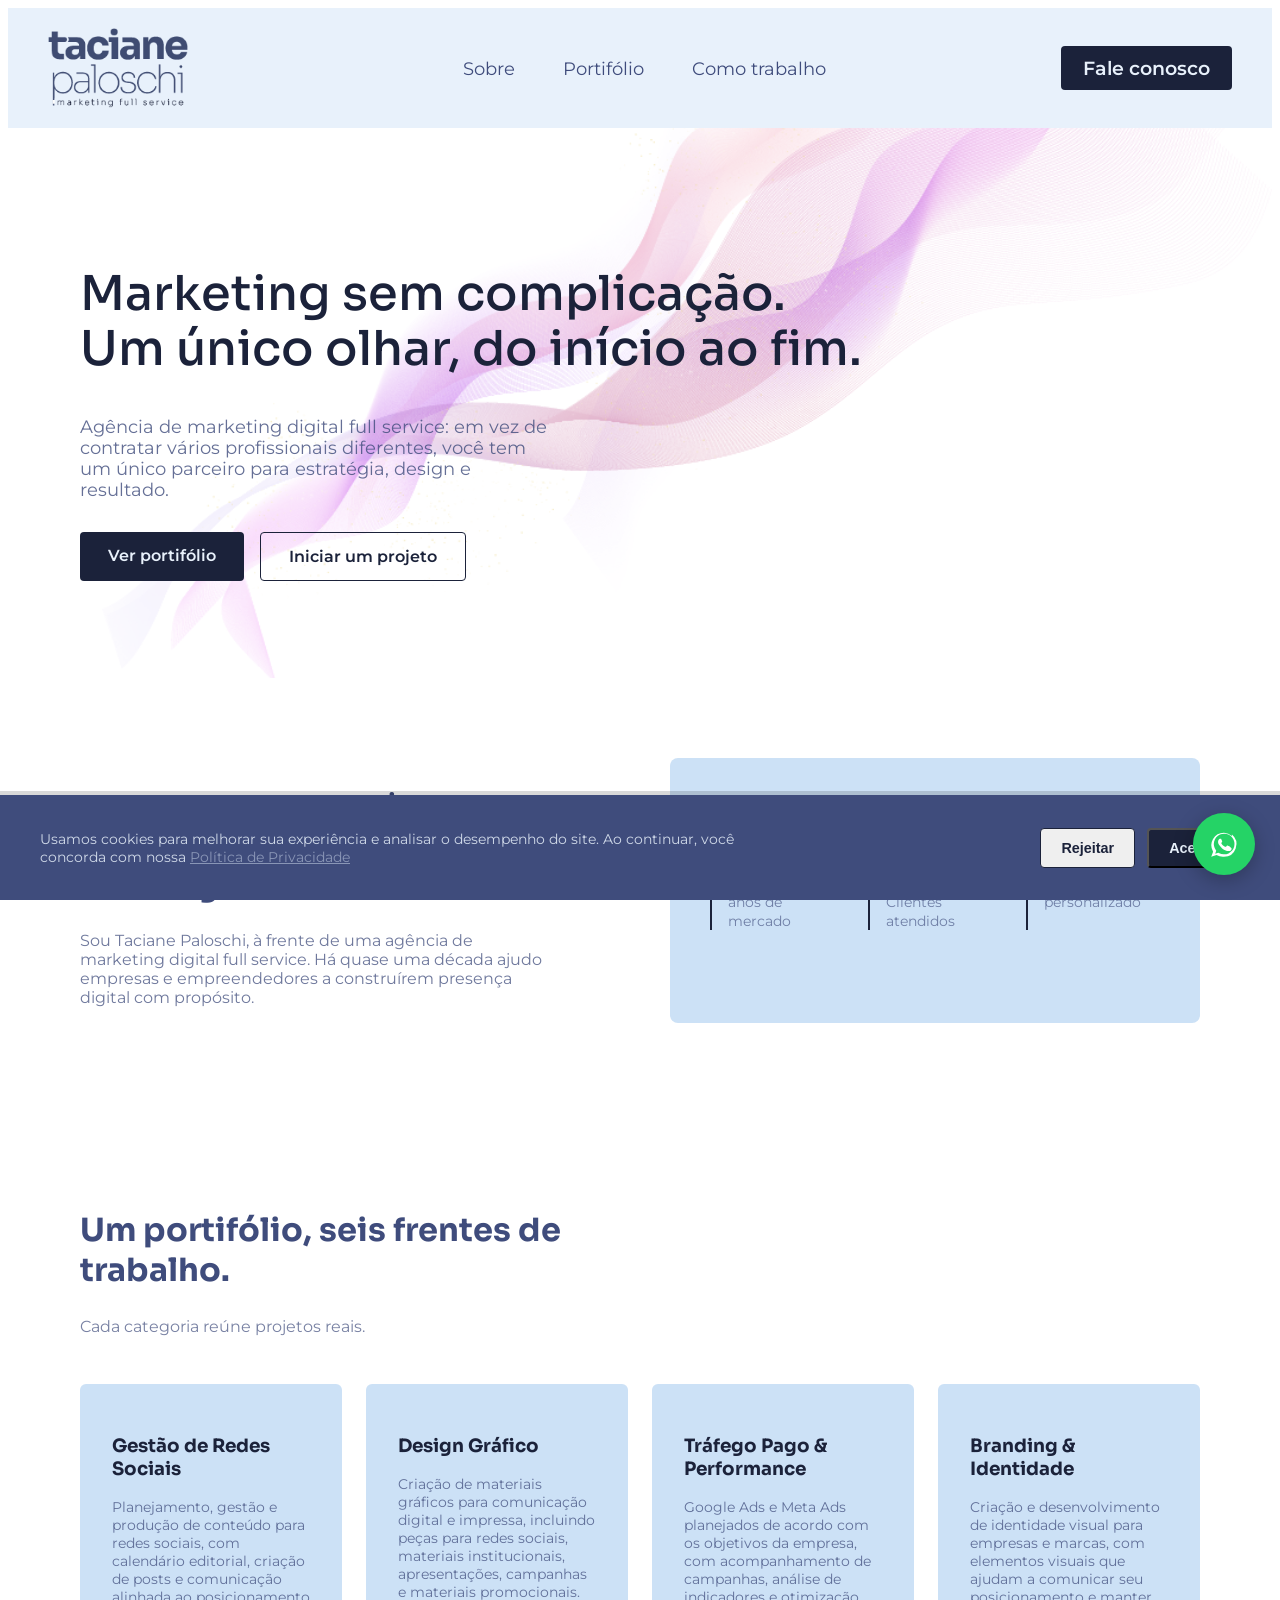
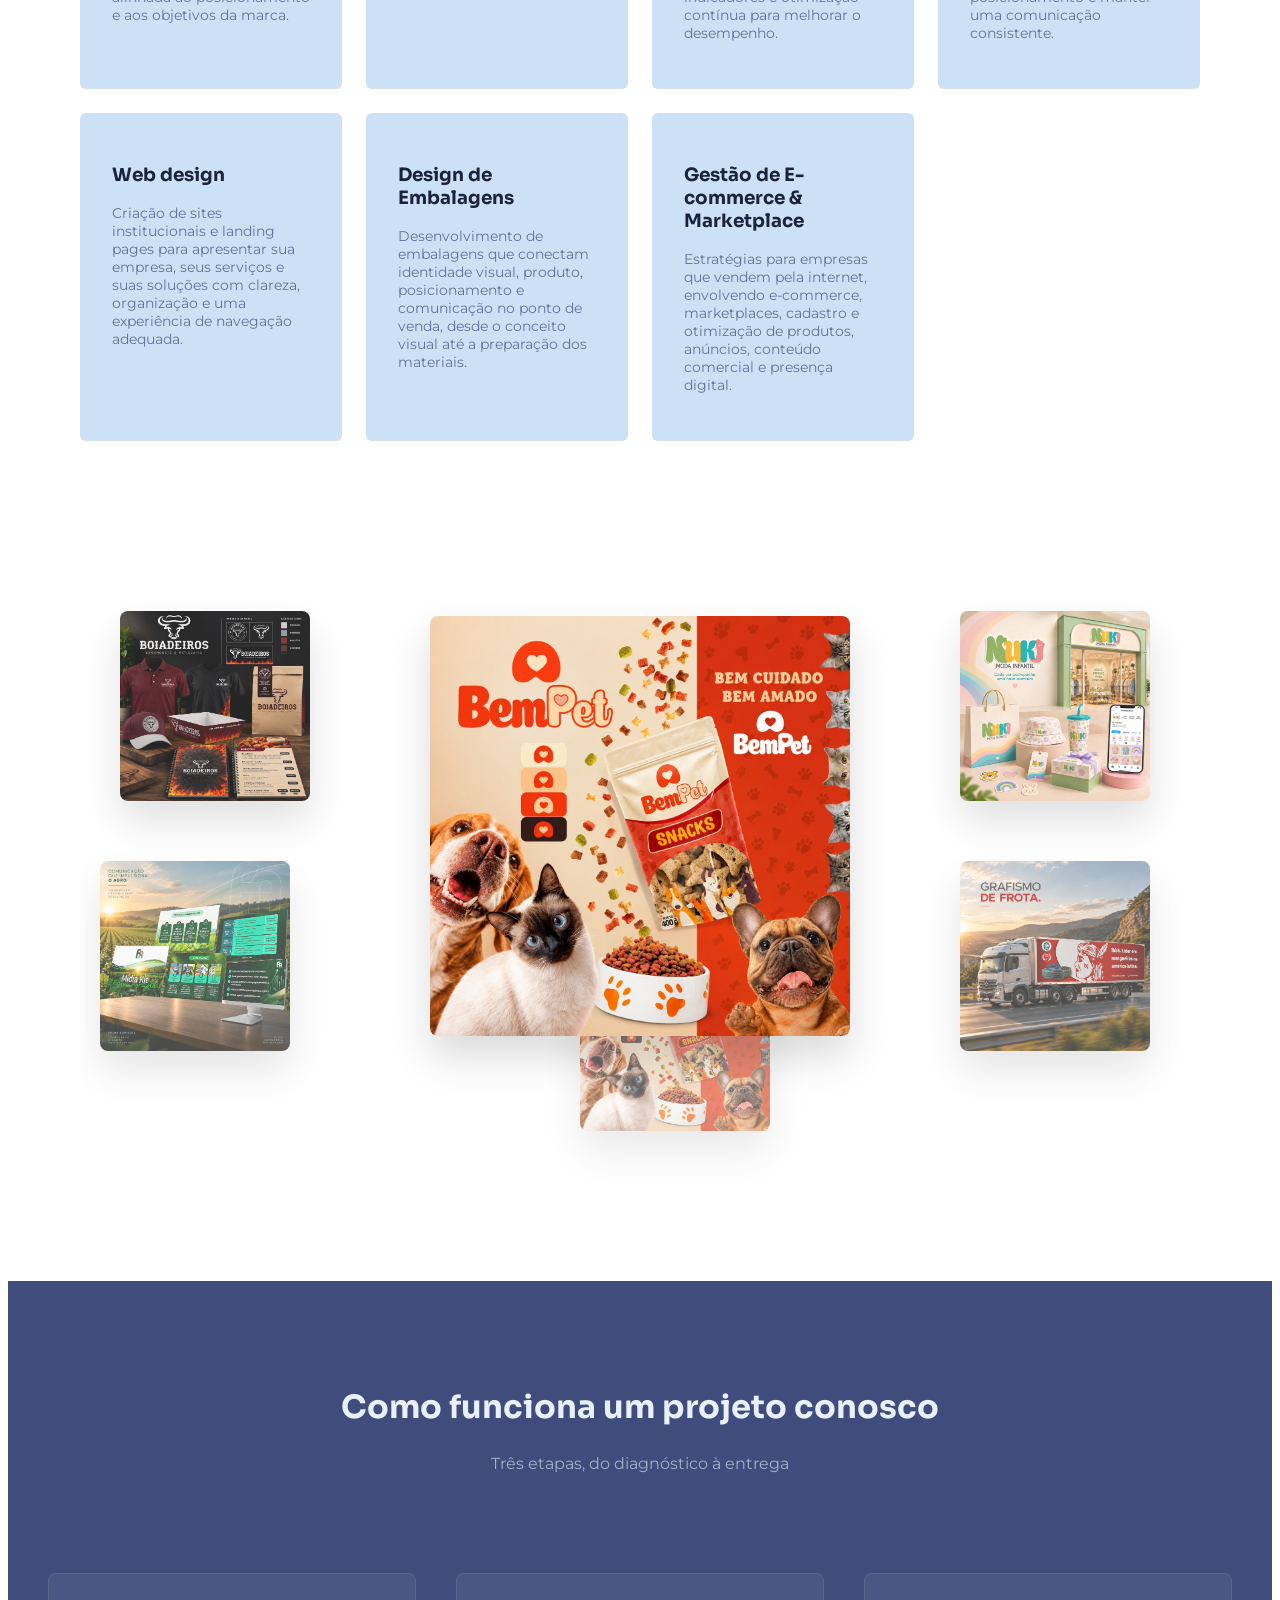
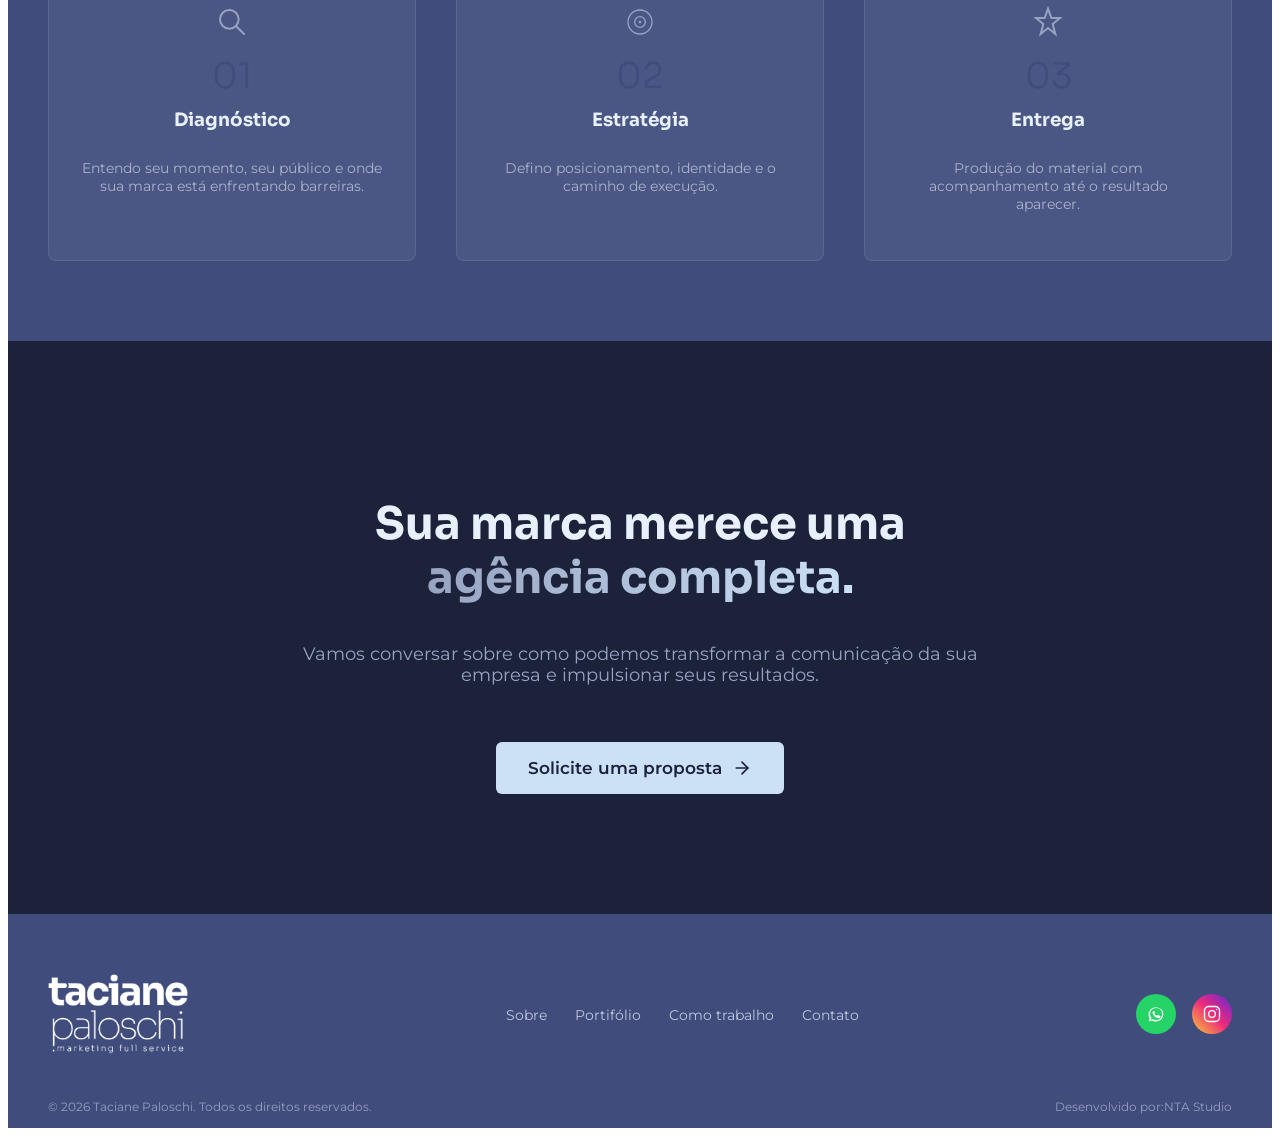
==== commit 4df911d0: "Terceira versão landing page Taciane Paloschi" ====
--- a/index.html
+++ b/index.html
@@ -3,7 +3,16 @@
 <head>
     <meta charset="UTF-8">
     <meta name="viewport" content="width=device-width, initial-scale=1.0">
-    <title>Taciane Paloschi - Marketing Digital</title>
+    <meta name="description" content="Agência full service de marketing digital. Gestão de redes sociais, tráfego pago, identidade visual e sites em um só lugar.">
+    <title>Taciane Paloschi | Marketing Digital</title>
+    <link rel="icon" type="image/png" href="images/favicon.png">
+
+    <meta property="og:title" content="Taciane Paloschi | Marketing digital">
+    <meta property="og:description" content="Agência full service de marketing digital. Gestão de redes sociais, tráfego pago, identidade visual e sites em um só lugar.">
+    <meta property="og:image" content="https://tacianepaloschi.lp.com.br/images/og-image.jpg">
+    <meta property="og:url" content="https://tacianepaloschi.lp.com.br">
+    <meta property="og:type" content="website">
+    <meta property="og:locale" content="pt_BR">
 
 
     <link rel="preconnect" href="https://fonts.googleapis.com">
@@ -35,9 +44,9 @@
             </svg>
         </button>
 
-        <ul class="nav-links">
+        <ul class="nav-links" id="navLinks">
             <li><a href="#sobre">Sobre</a></li>
-            <li><a href="#portifolio">Portifólio</a></li>
+            <li><a href="#portfolio">Portifólio</a></li>
             <li><a href="#processo">Como trabalho</a></li>
         </ul>
 
@@ -50,7 +59,7 @@
     <div class="hero-content">
      <div class="hero-text">
         <h1>Marketing sem complicação. <br>Um único olhar, do início ao fim.</h1>
-        <p>Full service: ao invés de vários profissionais diferentes. Um único profissional.</p>
+        <p>Agência de marketing digital full service: em vez de contratar vários profissionais diferentes, você tem um único parceiro para estratégia, design e resultado.</p>
         <div class="hero-actions">
             <a href="#portfolio" class="btn-primary">Ver portifólio</a>
             <a href="#contato" class="btn-outline">Iniciar um projeto</a>
@@ -63,7 +72,7 @@
    <section class="about" id="sobre">
     <div class="about-text">
         <h2>marcas que comunicam com verdade e crescem com estratégia.</h2>
-        <p>Sou Taciane Paloschi, estrategista de marketing. Há quase uma década ajudo empreendedores a construírem presença digital com propósito.</p> 
+        <p>Sou Taciane Paloschi, à frente de uma agência de marketing digital full service. Há quase uma década ajudo empresas e empreendedores a construírem presença digital com propósito.</p> 
     </div>
 
 
@@ -95,44 +104,58 @@
     <div class="portfolio-grid">
         <a href="#contato" class="p-card">
             <h3>Gestão de Redes Sociais</h3>
-            <p>Conteúdo que constrói autoridade e conexão.</p>
+            <p>Planejamento, gestão e produção de conteúdo para redes sociais, com calendário editorial, criação de posts e comunicação alinhada ao posicionamento e aos objetivos da marca.</p>
         </a>
         <a href="#contato" class="p-card">
             <h3>Design Gráfico</h3>
-            <p>Peças com decisão estratégica em cada traço.</p>
+            <p>Criação de materiais gráficos para comunicação digital e impressa, incluindo peças para redes sociais, materiais institucionais, apresentações, campanhas e materiais promocionais.</p>
         </a>
         <a href="#contato" class="p-card">
             <h3>Tráfego Pago &amp; Performance</h3>
-            <p>Campanhas que atraem e convertem.</p>
+            <p>Google Ads e Meta Ads planejados de acordo com os objetivos da empresa, com acompanhamento de campanhas, análise de indicadores e otimização contínua para melhorar o desempenho.</p>
         </a>
         <a href="#contato" class="p-card">
             <h3>Branding &amp; Identidade</h3>
-            <p>A arquitetura de percepção de uma marca.</p>
+            <p>Criação e desenvolvimento de identidade visual para empresas e marcas, com elementos visuais que ajudam a comunicar seu posicionamento e manter uma comunicação consistente.</p>
         </a>
         <a href="#contato" class="p-card">
             <h3>Web design</h3>
-            <p>Sites com estrutura e navegação clara.</p>
+            <p>Criação de sites institucionais e landing pages para apresentar sua empresa, seus serviços e suas soluções com clareza, organização e uma experiência de navegação adequada.</p>
         </a>
         <a href="#contato" class="p-card">
             <h3>Design de Embalagens</h3>
-            <p>Presença de marca que também vende.</p>
+            <p>Desenvolvimento de embalagens que conectam identidade visual, produto, posicionamento e comunicação no ponto de venda, desde o conceito visual até a preparação dos materiais.</p>
         </a>
         <a href="#contato" class="p-card">
             <h3>Gestão de E-commerce & Marketplace</h3>
-            <p>Lojas online e marketplaces organizados pra vender de verdade.</p>
+            <p>Estratégias para empresas que vendem pela internet, envolvendo e-commerce, marketplaces, cadastro e otimização de produtos, anúncios, conteúdo comercial e presença digital.</p>
         </a>
     </div>
    </section>
 
 
    <section class="mosaic-section" id="mosaico">
-    <div class="mosaic">
-        <img src="images/mosaico-1.jpeg" class="mosaic-item" alt="projeto de branding">
-        <img src="images/mosaico-2.jpeg" class="mosaic-item" alt="projeto de redes sociais">
-        <img src="images/mosaico-3.jpeg" class="mosaic-item" alt="projeto de web design">
-        <img src="images/mosaico-4.jpeg" class="mosaic-item" alt="projeto de embalagem">
-        <img src="images/mosaico-5.jpeg" class="mosaic-item" alt="projeto de design gráfico">
-        <img src="images/mosaico-6.jpeg" class="mosaic-item" alt="projeto de e-commerce">
+    <div class="mosaic-wrapper">
+        <div class="mosaic" id="mosaicTrack">
+            <img src="images/mosaico-1.jpeg" class="mosaic-item" alt="projeto de branding">
+            <img src="images/mosaico-2.jpeg" class="mosaic-item" alt="projeto de redes sociais">
+            <img src="images/mosaico-3.jpeg" class="mosaic-item" alt="projeto de web design">
+            <img src="images/mosaico-4.jpeg" class="mosaic-item" alt="projeto de embalagem">
+            <img src="images/mosaico-5.jpeg" class="mosaic-item" alt="projeto de design gráfico">
+            <img src="images/mosaico-6.jpeg" class="mosaic-item" alt="projeto de e-commerce">
+        </div>
+
+        <button class="mosaic-arrow mosaic-arrow-left" id="mosaicPrev" aria-label="Imagem anterior">
+            <svg viewBox="0 0 24 24" fill="none" stroke="currentColor" stroke-width="2" stroke-linecap="round">
+                <polyline points="18 18 9 12 15 6"></polyline>
+            </svg>
+        </button>
+
+        <button class="mosaic-arrow mosaic-arrow-right" id="mosaicNext" aria-label="Próxima imagem">
+            <svg viewBox="0 0 24 24" fill="none" stroke="currentColor" stroke-width="2" stroke-linecap="round">
+                <polyline points="9 18 15 12 9 6"></polyline>
+            </svg>
+        </button>
     </div>
    </section>
 
@@ -152,7 +175,7 @@
             </svg>
             <span class="step-number">01</span>
             <h3>Diagnóstico</h3>
-            <p>Entendo seu momento, seu público e onde sua marca está travando.</p>
+            <p>Entendo seu momento, seu público e onde sua marca está enfrentando barreiras.</p>
         </div>
         <div class="step">
             <svg class="step-icon" viewBox="0 0 24 24" fill="none" stroke="currentColor" stroke=-width=1.5>
@@ -177,24 +200,15 @@
 
 
    <section class="cta-final" id="contato">
-    <h2>Pronto para ver sua marca <em>crescer</em>?</h2>
-
-    <div class="cta-actions">
-       <form class="newsletter-form" id="newsletterForm">
-        <div class="form-row">
-            <label for="nome" class="sr-only">Nome</label>
-            <input type="text" id="nome" name="nome" placeholder="Seu nome" required>
-
-            <label for="email" class="sr-only">E-mail</label>
-            <input type="email" id="email" name="email" placeholder="Seu e-mail" required>
-
-            <button type="submit" class="btn-primary">Enviar E-mail</button>
-        </div>
-       </form>
-
-       <div class="whatsapp-row">
-        <a href="https://wa.me/46999825942" class="btn-whatsapp" target="_blank" rel="noopener">Chamar no Whatsapp</a>
-       </div>
+    <div class="cta-content">
+        <h2>Sua marca merece uma <span class="gradient-text">agência completa.</span></h2>
+        <p>Vamos conversar sobre como podemos transformar a comunicação da sua empresa e impulsionar seus resultados.</p>
+        <a href="https://wa.me/46999825942" class="btn-cta-final" target="_blank" rel="noopener">Solicite uma proposta
+            <svg viewBox="0 0 24 24" fill="none" stroke="currentColor" stroke-width="2" stroke-linecap="round">
+                <line x1="5" y1="12" x2="19" y2="12"></line>
+                <polyline points="12 5 19 12 12 19"></polyline>
+            </svg>
+        </a>
     </div>
    </section>
 
@@ -223,11 +237,6 @@
                     <circle cx="17.5" cy="6.5" r="0.9" fill="currentColor" stroke="none"></circle>
                 </svg>
             </a>
-            <a href="https://www.instagram.com/tpagenciamarketing/" class="social-icon linkedin" target="_blank" rel="noopener" aria-label="Linkedin">
-                <svg viewBox="0 0 24 24" fill="currentColor">
-                    <path d="M4.98 3.5a2.5 2.5 0 1 1 0 5 2.5 2.5 0 0 1 0-5zM3 9h4v12H3zM9 9h3.8v1.7h.05c.53-1 1.83-2 3.77-2 4.03 0 4.78 2.66 4.78 6.1V21h-4v-5.6c0-1.34-.02-3.05-1.86-3.05-1.87 0-2.16 1.46-2.16 2.96V21H9z"></path>
-                </svg>
-            </a>
         </div>
     </div>
 
@@ -236,7 +245,16 @@
         <p class="footer-credit">Desenvolvido por:<a href="https://www.instagram.com/neumann_ademir/" target="_blank" rel="noopener noreferrer">NTA Studio</a></p>
     </div>
    </footer>
+   
+   <div class="cookie-banner" id="cookieBanner">
+    <p>Usamos cookies para melhorar sua experiência e analisar o desempenho do site. Ao continuar, você concorda com nossa <a href="politica-privacidade.html">Política de Privacidade</a></p>
+    <div class="cookie-actions">
+        <button class="btn-outline btn-cookie" id="cookieReject">Rejeitar</button>
+        <button class="btn-primary btn-cookie" id="cookieAccept">Aceitar</button>
+    </div>
+   </div>
 
    <script src="script.js"></script>
+
 </body>
 </html>
--- a/style.css
+++ b/style.css
@@ -1,3 +1,8 @@
+* {
+    box-sizing: border-box;
+}
+
+
 :root {
     --color-dark: #3f4c7c;
     --color-primary-hover: #97a3c1;
@@ -80,7 +85,7 @@
     height: 32px;
 }
 
-
+/* Header reponsivo */
 @media (max-width: 768px) {
     .menu-toggle {
         display: block;
@@ -180,6 +185,42 @@
 }
 
 
+/* Hero responsivo */
+@media (max-width:768px) {
+    .hero {
+        min-height: 40ch;
+    }
+
+
+    .hero-content {
+        padding: 0 24px;
+    }
+
+
+    .hero-text h1 {
+        font-size: 2rem;
+    }
+
+
+    .hero-text p {
+        font-size: 1rem;
+        max-width: 100%;
+    }
+
+
+    .hero-actions {
+        flex-direction: column;
+        align-items: stretch;
+    }
+
+
+    .btn-primary,
+    .btn-outline {
+        text-align: center;
+    }
+}
+
+
 /* ================== */
 /* SOBRE */
 /* ================== */
@@ -249,6 +290,32 @@
 }
 
 
+/* Sobre responsivo */
+@media (max-width: 768px) {
+    .about {
+        grid-template-columns: 1fr;
+        padding: 60px 24px;
+        gap: 40px;
+    }
+
+
+    .about-text h2 {
+        font-size: 1.6rem;
+    }
+
+
+    .stats {
+        grid-template-columns: 1fr;
+        gap: 20px;
+    }
+
+
+    .stats-panel {
+        padding: 24px;
+    }
+}
+
+
 /* ================== */
 /* PORTIFÓLIO */
 /* ================== */
@@ -316,6 +383,29 @@
 }
 
 
+/* Portifolio responsivo */
+@media (max-width: 768px) {
+    .portfolio {
+        padding: 60px 24px;
+    }
+
+
+    .section-head h2 {
+        font-size: 1.6rem;
+    }
+
+
+    .portfolio-grid {
+        grid-template-columns: 1fr;
+    }
+
+
+    .p-card {
+        padding: 24px;
+    }
+}
+
+
 /* ================== */
 /* MOSAICO */
 /* ================== */
@@ -348,8 +438,8 @@
 .pos-0 {
     width: 420px;
     height: 420px;
-    top: 80px;
-    left: 390px;
+    top: 15px;
+    left: 350px;
     z-index: 5;
     opacity: 1;
 }
@@ -370,7 +460,7 @@
     width: 190px;
     height: 190px;
     top: 10px;
-    left: 940px;
+    left: 880px;
     z-index: 3;
     opacity: 0.85;
 }
@@ -390,7 +480,7 @@
     width: 190px;
     height: 190px;
     top: 260px;
-    left: 970px;
+    left: 880px;
     z-index: 2;
     opacity: 0.7;
 }
@@ -403,6 +493,92 @@
     left: 500px;
     z-index: 1;
     opacity: 0.6;
+}
+
+
+.mosaic-arrow {
+    display: none;
+}
+
+
+/* Mosaico responsivo (carrossel) */
+@media (max-width: 768px) {
+    .mosaic-section {
+        padding: 60px 0;
+    }
+
+
+    .mosaic-wrapper {
+        position: relative;
+    }
+
+
+    .mosaic {
+        height: auto;
+        display: flex;
+        overflow-x: auto;
+        scroll-snap-type: x mandatory;
+        gap: 12px;
+        padding: 0 24px;
+        -webkit-overflow-scrolling: touch;
+    }
+
+
+    .mosaic::-webkit-scrollbar {
+        display: none;
+    }
+
+
+    .pos-0,
+    .pos-1,
+    .pos-2,
+    .pos-3,
+    .pos-4,
+    .pos-5 {
+        position: static;
+        flex: 0 0 80%;
+        aspect-ratio: 1 / 1;
+        scroll-snap-align: center;
+        top: auto;
+        left: auto;
+        z-index: auto;
+        opacity: 1;
+    }
+
+
+    .mosaic-arrow {
+        position: absolute;
+        top: 50%;
+        transform: translateY(-50%);
+        width: 40px;
+        height: 40px;
+        border-radius: 50%;
+        border: none;
+        background-color: rgba(0, 0, 0, 0.3);
+        color: #ffffff;
+        display: flex;
+        align-items: center;
+        justify-content: center;
+        cursor: pointer;
+        z-index: 10;
+    }
+
+
+    .mosaic-arrow-left {
+        left: 4px;
+    }
+
+
+    .mosaic-arrow-right {
+        right: 4px;
+    }
+
+
+    .mosaic-arrow svg {
+        width: 20px;
+        height: 20px;
+    }
+
 }
 
 
@@ -489,111 +665,98 @@
 }
 
 
+/* Processo responsivo */
+@media (max-width: 768px) {
+    .process {
+        padding: 60px 24px;
+    }
+
+
+    .process .section-head h2 {
+        font-size: 1.6rem;
+    }
+
+
+    .process-list {
+        grid-template-columns: 1fr;
+        margin-top: 48px;
+        gap: 24px;
+    }
+
+
+    .step {
+        padding: 24px;
+    }
+}
+
+
 /* ================== */
 /* CTA FINAL */
 /* ================== */
 
 
 .cta-final {
+    background-color: var(--color-primary);
+    padding: 120px 40px;
     text-align: center;
-    padding: 100px 40px;
-    background-color: var(--color-surface);
+}
+
+
+.cta-content {
+    max-width: 700px;
+    margin: 0 auto;
 }
 
 
 .cta-final h2 {
     font-family: 'Sora';
-    font-size: 2.4rem;
-    font-weight: 500;
-    color: var(--color-dark);
-    max-width: 18ch;
-    margin: 0 auto;
-}
-
-
-.cta-final h2 em {
-    font-style: italic;
-    font-weight: 300;
+    font-size: 2.8rem;
+    font-weight: 700;
+    line-height: 1.2;
+    color: var(--color-light);
+}
+
+
+.gradient-text {
+    background: linear-gradient(90deg, var(--color-primary-hover), var(--color-surface));
+    -webkit-background-clip: text;
+    background-clip: text;
+    color: transparent;
+}
+
+
+.cta-final p {
+    margin-top: 24px;
+    font-size: 1.1rem;
+    color: var(--color-primary-hover);
+}
+
+
+.btn-cta-final {
+    display: inline-flex;
+    align-items: center;
+    gap: 10px;
+    margin-top: 40px;
+    background-color: var(--color-surface);
     color: var(--color-primary);
-}
-
-
-.cta-actions {
-    display: flex;
-    flex-direction: column;
-    gap: 16px;
-    justify-content: center;
-    margin-top: 32px;
-}
-
-
-.contact-info {
-    margin-top: 28px;
-    font-size: 0.85rem;
-    opacity: 0.6;
-}
-
-
-.sr-only {
-    position: absolute;
-    width: 1px;
-    height: 1px;
-    padding: 0;
-    margin: -1px;
-    overflow: hidden;
-    clip: rect(0, 0, 0, 0);
-    white-space: nowrap;
-    border: 0;
-}
-
-
-.form-row {
-    display: flex;
-    gap: 12px;
-    justify-content: center;
-    flex-wrap: wrap;
-    margin-top: 32px;
-}
-
-
-.newsletter-form input {
-    padding: 14px 18x;
-    border: 1px solid var(--color-primary);
-    border-radius: 4px;
-    font-family: 'Sora', sans-serif;
-    font-size: 0.95rem;
-    background-color: var(--color-light);
-    color: var(--color-dark);
-    min-width: 400px;
-}
-
-
-.newsletter-form input:focus {
-    outline: 2px solid var(--color-primary);
-    outline-offset: 2px;
-}
-
-
-.whatsapp-row {
-    display: flex;
-    justify-content: center;
-    margin-top: 70px;
-}
-
-
-.btn-whatsapp {
-    background-color: #25d366;
-    color: #ffffff;
-    padding: 16px 28px;
-    border-radius: 4px;
+    padding: 16px 32px;
+    border-radius: 6px;
     text-decoration: none;
     font-weight: 600;
-    transition: background-color 0.2s ease;
-}
-
-
-.btn-whatsapp:hover {
-    background-color: #1ebe5a;
+    font-size: 1.05rem;
+    transition: transform 0.2s ease, background-color 0.2s ease;
+}
+
+
+.btn-cta-final:hover {
+    background-color: var(--color-light);
+    transform: translateX(4px);
+}
+
+
+.btn-cta-final svg {
+    width: 20px;
+    height: 20px;
 }
 
 
@@ -731,6 +894,36 @@
 
 .social-icon.linkedin:hover {
     background-color: #084d94;
+}
+
+
+/* Footer responsivo */
+@media (max-width: 768px) {
+    .site-footer {
+        padding: 48px 24px 2px 24px;
+    }
+
+
+    .footer-top {
+        flex-direction: column;
+        align-items: center;
+        gap: 28px;
+        text-align: center;
+    }
+
+
+    .footer-links {
+        flex-direction: column;
+        align-items: center;
+        gap: 16px;
+    }
+
+
+    .footer-bottom {
+        flex-direction: column;
+        gap: 8px;
+        text-align: center;
+    }
 }
 
 
@@ -805,4 +998,130 @@
         width: 30px;
         height: 30px;
     }
+}
+
+
+/* ================== */
+/* PÁGINA LEGAL (Política/Cookies) */
+/* ================== */
+
+
+.legal-page {
+    padding: 80px 40px;
+    max-width: 800px;
+    margin: 0 auto;
+}
+
+
+.legal-content h1 {
+    font-family: 'Sora';
+    font-size: 2.2rem;
+    color: var(--color-dark);
+}
+
+
+.legal-updated {
+    font-size: 0.85rem;
+    opacity: 0.6;
+    margin-top: 8px;
+    margin-bottom: 40px;
+}
+
+
+.legal-content h2 {
+    font-family: 'Sora';
+    font-size: 1.2rem;
+    color: var(--color-primary);
+    margin-top: 32px;
+    margin-bottom: 12px;
+}
+
+
+.legal-content p {
+    line-height: 1.7;
+    opacity: 0.85;
+}
+
+
+.legal-footer {
+    justify-content: center;
+}
+
+
+/* ================== */
+/* BANNER DE COOKIES */
+/* ================== */
+
+
+.cookie-banner {
+    display: none;
+    position: fixed;
+    bottom: 0;
+    left: 0;
+    width: 100%;
+    background-color: var(--color-dark);
+    color: var(--color-light);
+    padding: 20px 40px;
+    z-index: 9998;
+    box-shadow: 0 -4px rgba(0, 0, 0, 0.15);
+}
+
+
+.cookie-banner.visible {
+    display: flex;
+    align-items: center;
+    justify-content: space-between;
+    gap: 24px;
+    flex-wrap: wrap;
+}
+
+
+.cookie-banner p {
+    font-size: 0.9rem;
+    opacity: 0.85;
+    max-width: 700px;
+}
+
+
+.cookie-banner a {
+    color: var(--color-primary-hover);
+    text-decoration: underline;
+}
+
+
+.cookie-actions {
+    display: flex;
+    gap: 12px;
+    flex-shrink: 0;
+}
+
+
+.btn-cookie {
+    padding: 10px 20px;
+    font-size: 0.9rem;
+}
+
+
+/* Cookie responsivo */
+@media (max-width: 600px) {
+    .cookie-banner {
+        padding: 20px 24px;
+    }
+
+
+    .cookie-banner.visible {
+        flex-direction: column;
+        align-items: flex-start;
+    }
+
+
+    .cookie-actions {
+        width: 100%;
+    }
+
+
+    .btn-cookie {
+        flex: 1;
+        text-align: center;
+    }
 }
